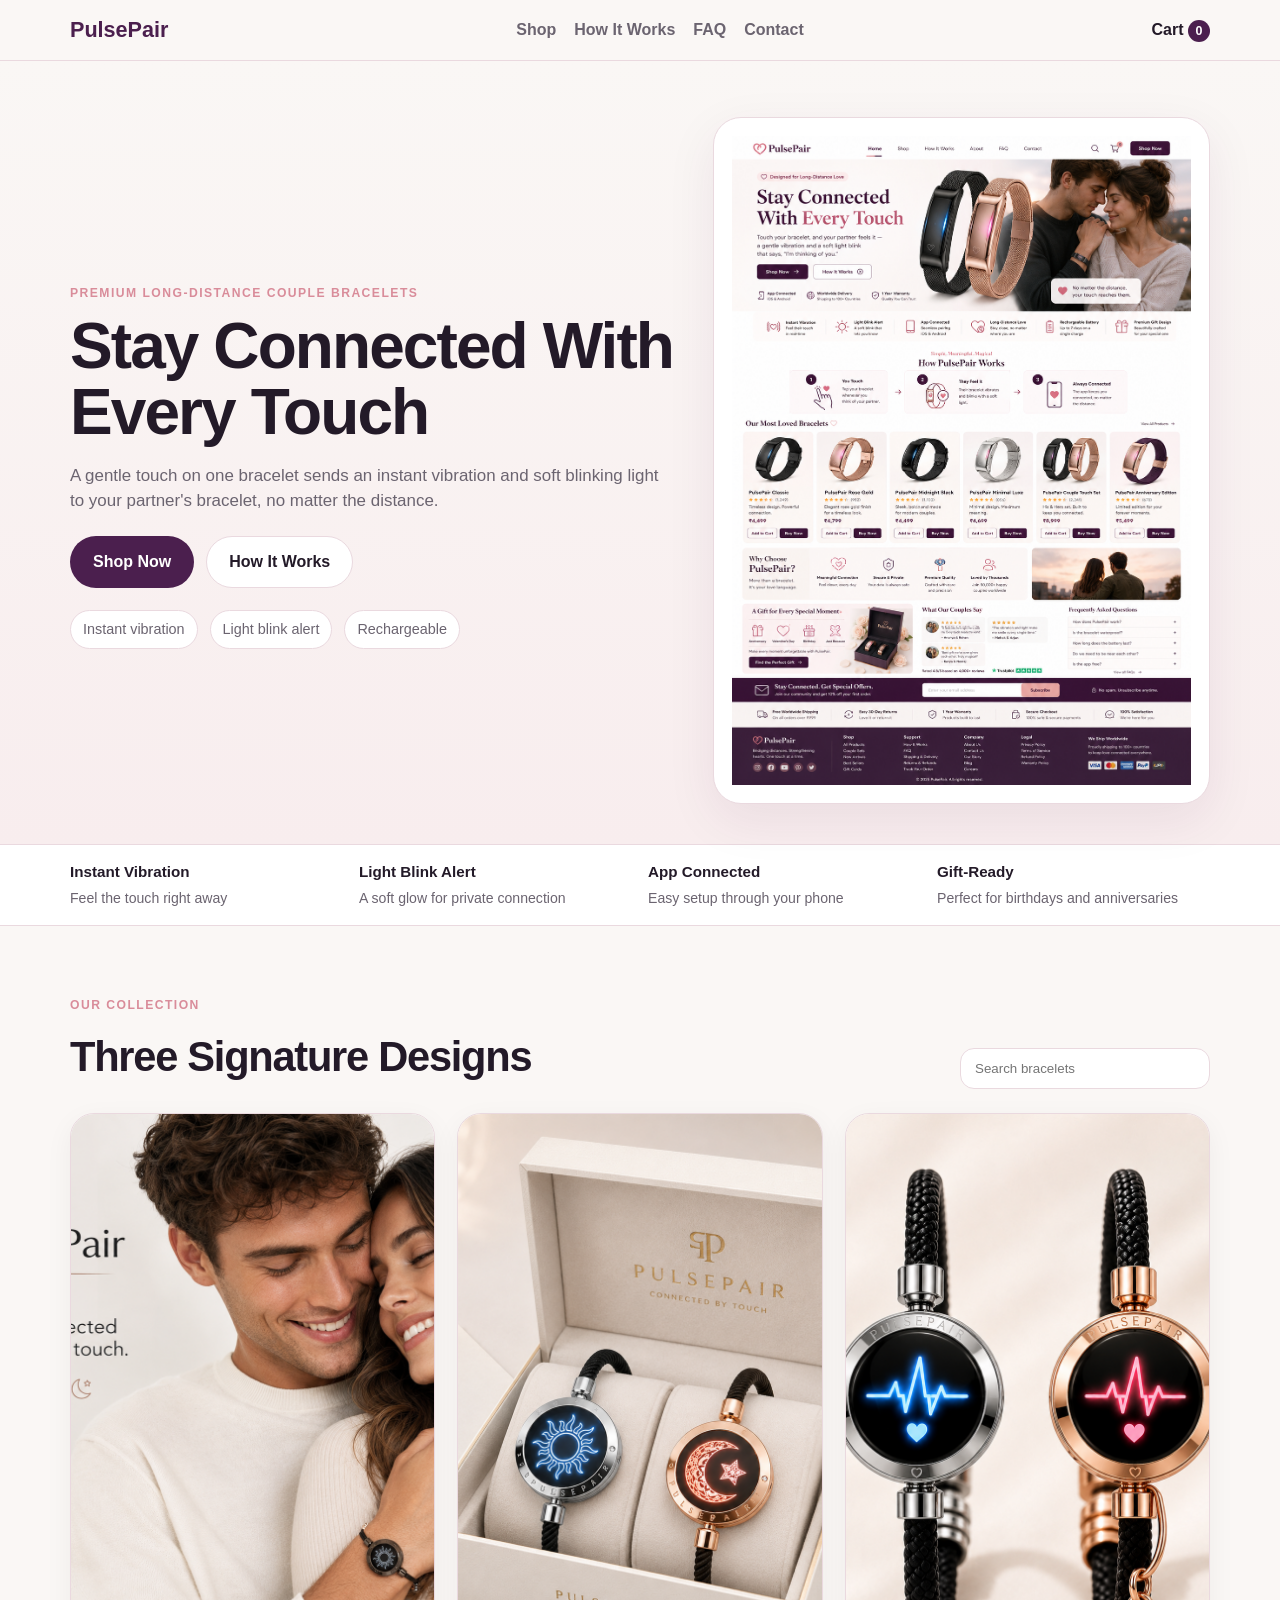
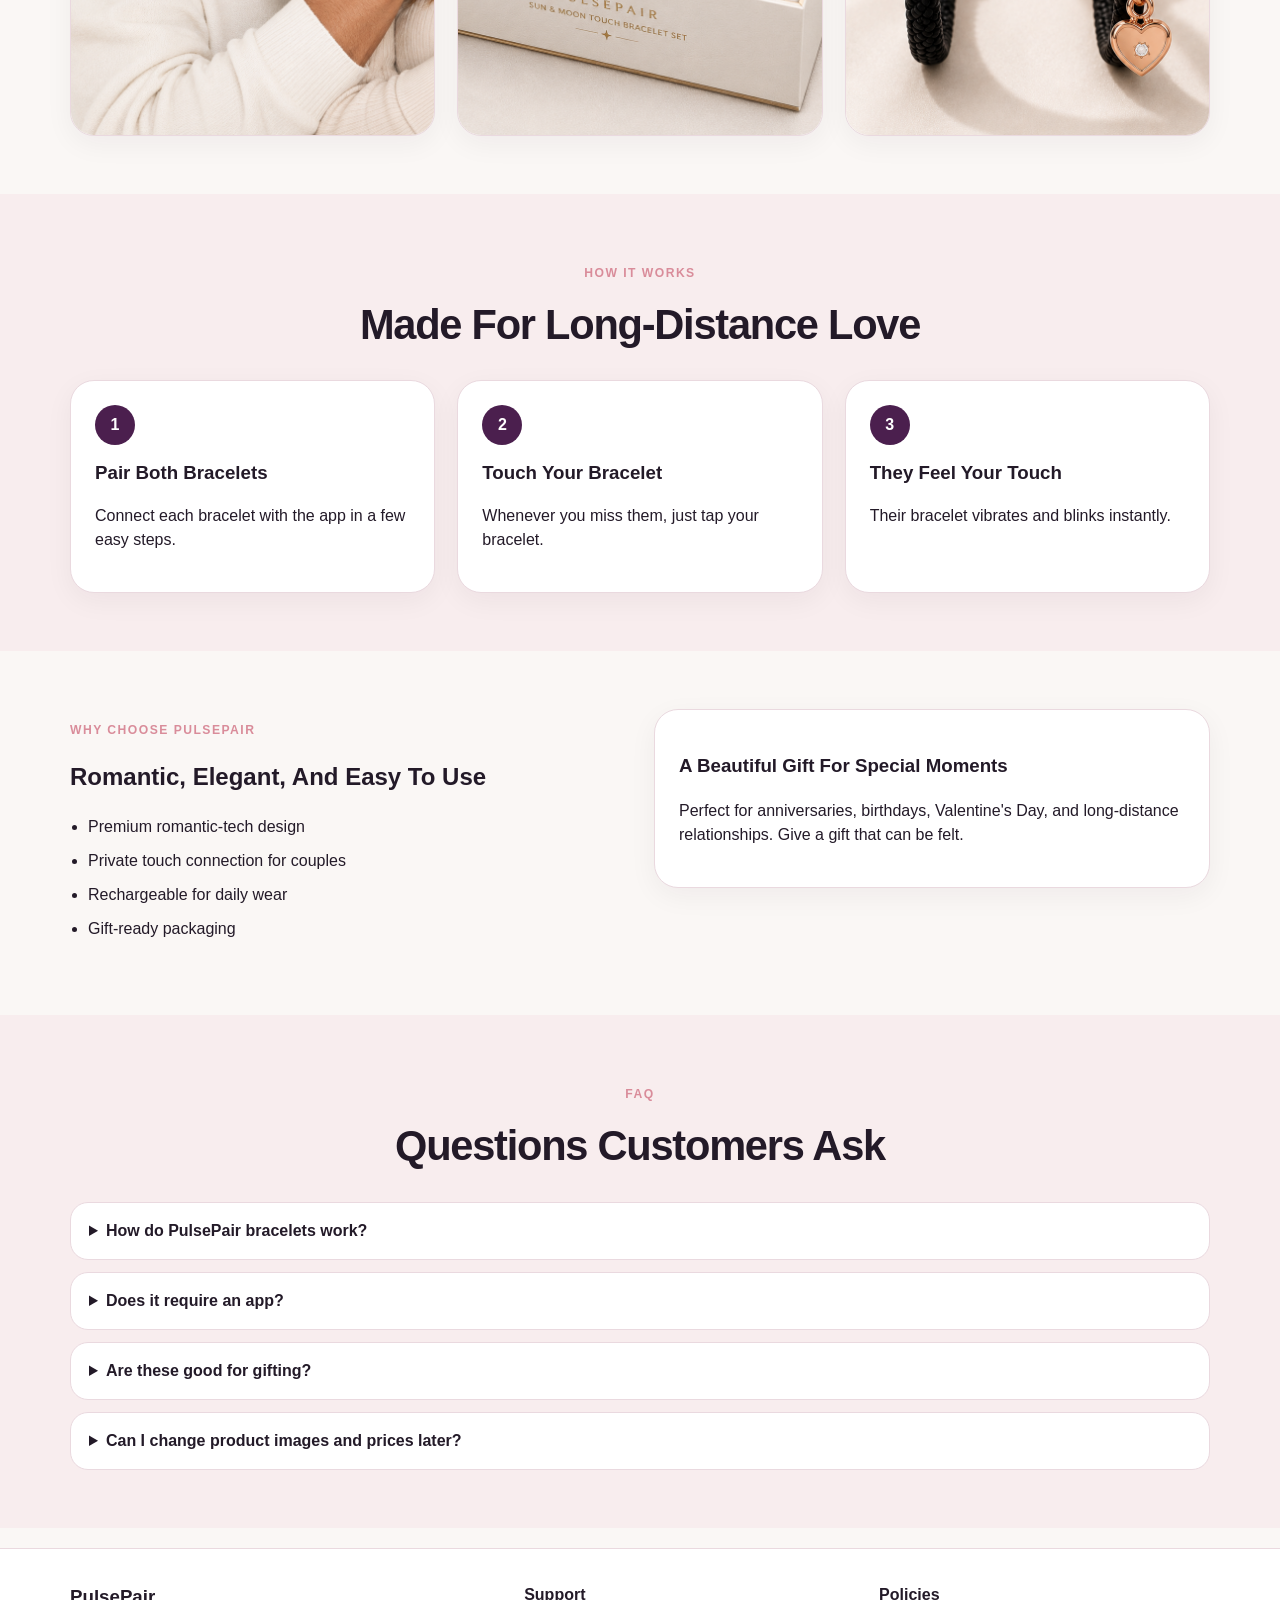
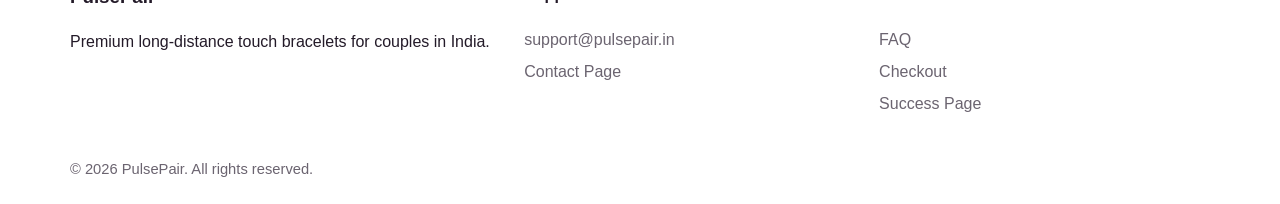
==== index.html @ eaa059bc "Add files via upload" ====
<!DOCTYPE html>
<html lang="en">
<head>
  <meta charset="UTF-8" />
  <meta name="viewport" content="width=device-width, initial-scale=1.0" />
  <title>PulsePair | Long-Distance Touch Bracelets</title>
  <meta name="description" content="Premium long-distance touch bracelets for couples. Tap one bracelet and the other vibrates and blinks with light." />
  <link rel="stylesheet" href="style.css" />
</head>
<body>
  <header class="site-header">
    <div class="container nav-wrap">
      <a href="index.html" class="logo">PulsePair</a>
      <nav class="main-nav">
        <a href="#shop">Shop</a>
        <a href="#how">How It Works</a>
        <a href="#faq">FAQ</a>
        <a href="#contact">Contact</a>
      </nav>
      <div class="nav-actions">
        <a href="cart.html" class="cart-link">Cart <span id="cartCountHeader" class="badge">0</span></a>
      </div>
    </div>
  </header>

  <main>
    <section class="hero">
      <div class="container hero-grid">
        <div>
          <p class="eyebrow">Premium Long-Distance Couple Bracelets</p>
          <h1>Stay Connected With Every Touch</h1>
          <p class="hero-copy">A gentle touch on one bracelet sends an instant vibration and soft blinking light to your partner's bracelet, no matter the distance.</p>
          <div class="hero-actions">
            <a href="#shop" class="btn btn-primary">Shop Now</a>
            <a href="#how" class="btn btn-secondary">How It Works</a>
          </div>
          <div class="hero-points">
            <span>Instant vibration</span>
            <span>Light blink alert</span>
            <span>Rechargeable</span>
          </div>
        </div>
        <div class="hero-card">
          <img src="hero-banner.png" alt="PulsePair smart bracelets" />
        </div>
      </div>
    </section>

    <section class="feature-strip">
      <div class="container feature-strip-grid">
        <div><strong>Instant Vibration</strong><span>Feel the touch right away</span></div>
        <div><strong>Light Blink Alert</strong><span>A soft glow for private connection</span></div>
        <div><strong>App Connected</strong><span>Easy setup through your phone</span></div>
        <div><strong>Gift-Ready</strong><span>Perfect for birthdays and anniversaries</span></div>
      </div>
    </section>

    <section id="shop" class="section">
      <div class="container">
        <div class="section-head shop-head">
          <div>
            <p class="eyebrow">Our Collection</p>
            <h2>Three Signature Designs</h2>
          </div>
          <div class="shop-tools">
            <input id="searchInput" type="search" placeholder="Search bracelets" />
          </div>
        </div>
        <div id="productGrid" class="product-grid"></div>
      </div>
    </section>

    <section id="how" class="section muted">
      <div class="container">
        <div class="section-head center">
          <p class="eyebrow">How It Works</p>
          <h2>Made For Long-Distance Love</h2>
        </div>
        <div class="steps-grid">
          <div class="step-card"><span>1</span><h3>Pair Both Bracelets</h3><p>Connect each bracelet with the app in a few easy steps.</p></div>
          <div class="step-card"><span>2</span><h3>Touch Your Bracelet</h3><p>Whenever you miss them, just tap your bracelet.</p></div>
          <div class="step-card"><span>3</span><h3>They Feel Your Touch</h3><p>Their bracelet vibrates and blinks instantly.</p></div>
        </div>
      </div>
    </section>

    <section class="section">
      <div class="container two-col">
        <div>
          <p class="eyebrow">Why Choose PulsePair</p>
          <h2>Romantic, Elegant, And Easy To Use</h2>
          <ul class="bullets">
            <li>Premium romantic-tech design</li>
            <li>Private touch connection for couples</li>
            <li>Rechargeable for daily wear</li>
            <li>Gift-ready packaging</li>
          </ul>
        </div>
        <div class="info-card">
          <h3>A Beautiful Gift For Special Moments</h3>
          <p>Perfect for anniversaries, birthdays, Valentine's Day, and long-distance relationships. Give a gift that can be felt.</p>
        </div>
      </div>
    </section>

    <section id="faq" class="section muted">
      <div class="container">
        <div class="section-head center">
          <p class="eyebrow">FAQ</p>
          <h2>Questions Customers Ask</h2>
        </div>
        <div class="faq-list">
          <details><summary>How do PulsePair bracelets work?</summary><p>When one partner taps the bracelet, the other bracelet sends a gentle vibration and blinking light through the connected app.</p></details>
          <details><summary>Does it require an app?</summary><p>Yes, both bracelets pair through a mobile app for the touch alerts to work.</p></details>
          <details><summary>Are these good for gifting?</summary><p>Yes. They are designed as premium couple gifts for long-distance relationships and special occasions.</p></details>
          <details><summary>Can I change product images and prices later?</summary><p>Yes. You can replace image files and update product data inside app.js.</p></details>
        </div>
      </div>
    </section>
  </main>

  <footer id="contact" class="site-footer">
    <div class="container footer-grid">
      <div>
        <h3>PulsePair</h3>
        <p>Premium long-distance touch bracelets for couples in India.</p>
      </div>
      <div>
        <h4>Support</h4>
        <a href="mailto:support@pulsepair.in">support@pulsepair.in</a>
        <a href="contact.html">Contact Page</a>
      </div>
      <div>
        <h4>Policies</h4>
        <a href="faq.html">FAQ</a>
        <a href="checkout.html">Checkout</a>
        <a href="success.html">Success Page</a>
      </div>
    </div>
    <div class="container footer-bottom">© 2026 PulsePair. All rights reserved.</div>
  </footer>

  <script src="app.js"></script>
</body>
</html>
---- style.css ----
:root{--bg:#faf7f5;--bg2:#f8edee;--card:#fff;--text:#231a28;--muted:#6b6470;--primary:#4b1f4e;--accent:#d98c9a;--border:#ead9df;--success:#1f8a4c}
*{box-sizing:border-box}body{margin:0;font-family:Inter,Arial,sans-serif;background:var(--bg);color:var(--text);line-height:1.5}img{max-width:100%;display:block}a{text-decoration:none;color:inherit}
.container{width:min(1140px,92%);margin:0 auto}.narrow{width:min(760px,92%);margin:0 auto}
.site-header{position:sticky;top:0;background:rgba(250,247,245,.92);backdrop-filter:blur(10px);border-bottom:1px solid var(--border);z-index:10}.nav-wrap{display:flex;align-items:center;justify-content:space-between;padding:14px 0;gap:20px}.logo{font-size:1.35rem;font-weight:800;color:var(--primary)}.main-nav{display:flex;gap:18px}.main-nav a{color:var(--muted);font-weight:600}.nav-actions{display:flex;align-items:center;gap:12px}.cart-link{font-weight:700}.badge{display:inline-flex;align-items:center;justify-content:center;min-width:22px;height:22px;padding:0 6px;border-radius:999px;background:var(--primary);color:#fff;font-size:.78rem}
.hero{padding:56px 0 40px;background:linear-gradient(180deg,#faf7f5 0%,#f8edee 100%)}.hero-grid{display:grid;grid-template-columns:1.1fr .9fr;gap:36px;align-items:center}.eyebrow{color:var(--accent);font-weight:800;text-transform:uppercase;letter-spacing:.12em;font-size:.76rem}.hero h1{font-size:clamp(2.2rem,5vw,4rem);line-height:1.02;margin:12px 0 18px;letter-spacing:-.03em}.hero-copy{font-size:1.06rem;color:var(--muted);max-width:640px}.hero-actions,.hero-points{display:flex;flex-wrap:wrap;gap:12px;margin-top:22px}.btn{display:inline-flex;align-items:center;justify-content:center;padding:13px 22px;border-radius:999px;font-weight:800;border:1px solid transparent}.btn-primary{background:var(--primary);color:#fff}.btn-secondary{background:#fff;border-color:var(--border);color:var(--text)}.hero-points span{padding:8px 12px;background:#fff;border:1px solid var(--border);border-radius:999px;font-size:.9rem;color:var(--muted)}.hero-card{background:#fff;border:1px solid var(--border);border-radius:28px;padding:18px;box-shadow:0 16px 50px rgba(75,31,78,.08)}
.feature-strip{padding:16px 0;background:#fff;border-top:1px solid var(--border);border-bottom:1px solid var(--border)}.feature-strip-grid{display:grid;grid-template-columns:repeat(4,1fr);gap:16px}.feature-strip-grid div{display:flex;flex-direction:column;gap:4px}.feature-strip-grid strong{font-size:.95rem}.feature-strip-grid span{font-size:.88rem;color:var(--muted)}
.section{padding:58px 0}.muted{background:var(--bg2)}.section-head{display:flex;align-items:end;justify-content:space-between;gap:20px;margin-bottom:24px}.section-head.center{text-align:center;display:block}.section-head h2,.section-head h1{margin:6px 0 0;font-size:clamp(1.8rem,4vw,2.6rem);letter-spacing:-.03em}.shop-tools input{padding:12px 14px;border-radius:14px;border:1px solid var(--border);min-width:250px;background:#fff}
.product-grid{display:grid;grid-template-columns:repeat(3,1fr);gap:22px}.product-card{background:var(--card);border:1px solid var(--border);border-radius:24px;overflow:hidden;box-shadow:0 8px 28px rgba(35,26,40,.05)}.product-card .img-wrap{aspect-ratio:1/1;background:#fff}.product-card img{width:100%;height:100%;object-fit:cover}.product-card-content{padding:18px}.product-card h3{margin:0 0 8px;font-size:1.1rem}.desc{color:var(--muted);font-size:.95rem}.price-row{display:flex;align-items:center;gap:10px;flex-wrap:wrap;margin-top:10px}.new-price{font-size:1.35rem;font-weight:800;color:var(--primary)}.old-price{color:var(--muted);text-decoration:line-through}.save{padding:5px 9px;background:#eaf8ef;color:var(--success);border-radius:999px;font-size:.82rem;font-weight:700}.product-card-actions{display:flex;gap:12px;margin-top:16px}.product-card-actions .btn{flex:1;padding:11px 14px}
.steps-grid{display:grid;grid-template-columns:repeat(3,1fr);gap:22px}.step-card,.info-card,.summary-card,.success-card{background:#fff;border:1px solid var(--border);border-radius:24px;padding:24px;box-shadow:0 8px 28px rgba(35,26,40,.05)}.step-card span{display:inline-flex;align-items:center;justify-content:center;width:40px;height:40px;border-radius:50%;background:var(--primary);color:#fff;font-weight:800}.step-card h3{margin:14px 0 8px}.two-col{display:grid;grid-template-columns:1fr 1fr;gap:28px;align-items:start}.bullets{padding-left:18px}.bullets li{margin-bottom:10px}.faq-list{display:grid;gap:12px}.faq-list details{background:#fff;border:1px solid var(--border);border-radius:18px;padding:16px 18px}.faq-list summary{cursor:pointer;font-weight:700}.site-footer{background:#fff;border-top:1px solid var(--border);margin-top:20px}.footer-grid{display:grid;grid-template-columns:1.3fr 1fr 1fr;gap:24px;padding:34px 0}.footer-grid h3,.footer-grid h4{margin-top:0}.footer-grid a{display:block;color:var(--muted);margin-bottom:8px}.footer-bottom{padding:0 0 24px;color:var(--muted);font-size:.92rem}
.product-detail-grid{display:grid;grid-template-columns:1fr 1fr;gap:34px}.product-gallery-main{background:#fff;border:1px solid var(--border);border-radius:24px;overflow:hidden;aspect-ratio:1/1}.product-gallery-main img{width:100%;height:100%;object-fit:cover}.thumb-grid{display:grid;grid-template-columns:repeat(3,1fr);gap:12px;margin-top:14px}.thumb{border:1px solid var(--border);border-radius:16px;overflow:hidden;background:#fff;cursor:pointer}.thumb img{aspect-ratio:1/1;object-fit:cover;width:100%;height:100%}.product-meta h1{margin:0 0 8px;font-size:clamp(1.9rem,4vw,3rem)}.meta-list{display:grid;gap:8px;margin:20px 0;color:var(--muted)}
.cart-row{display:grid;grid-template-columns:100px 1fr auto;gap:18px;align-items:center;background:#fff;border:1px solid var(--border);border-radius:18px;padding:14px;margin-bottom:14px}.cart-row img{border-radius:14px}.qty-box{display:flex;align-items:center;gap:10px}.qty-box button{width:32px;height:32px;border-radius:10px;border:1px solid var(--border);background:#fff}.cart-actions{display:flex;justify-content:space-between;align-items:center;gap:16px;flex-wrap:wrap;margin-top:20px}.checkout-layout{display:grid;grid-template-columns:1.1fr .9fr;gap:28px}.checkout-form{display:grid;gap:14px;background:#fff;border:1px solid var(--border);border-radius:24px;padding:24px}.checkout-form label{display:grid;gap:7px;font-weight:600}.checkout-form input,.checkout-form textarea,.checkout-form select{padding:12px 14px;border-radius:14px;border:1px solid var(--border);font:inherit;background:#fff}.checkout-form textarea{min-height:110px;resize:vertical}.tiny-note{font-size:.85rem;color:var(--muted)}.success-card{text-align:center;max-width:700px;margin:0 auto}.success-card h1{font-size:2.4rem;margin-top:0}.success-card p{color:var(--muted)}
.empty{padding:26px;background:#fff;border:1px dashed var(--border);border-radius:24px;color:var(--muted);text-align:center}
@media (max-width: 920px){.hero-grid,.product-detail-grid,.checkout-layout,.two-col{grid-template-columns:1fr}.product-grid,.steps-grid,.feature-strip-grid,.footer-grid{grid-template-columns:1fr 1fr}.main-nav{display:none}}
@media (max-width: 640px){.product-grid,.steps-grid,.feature-strip-grid,.footer-grid,.thumb-grid{grid-template-columns:1fr}.shop-tools input{min-width:unset;width:100%}.cart-row{grid-template-columns:1fr}.section{padding:42px 0}.hero{padding-top:34px}}
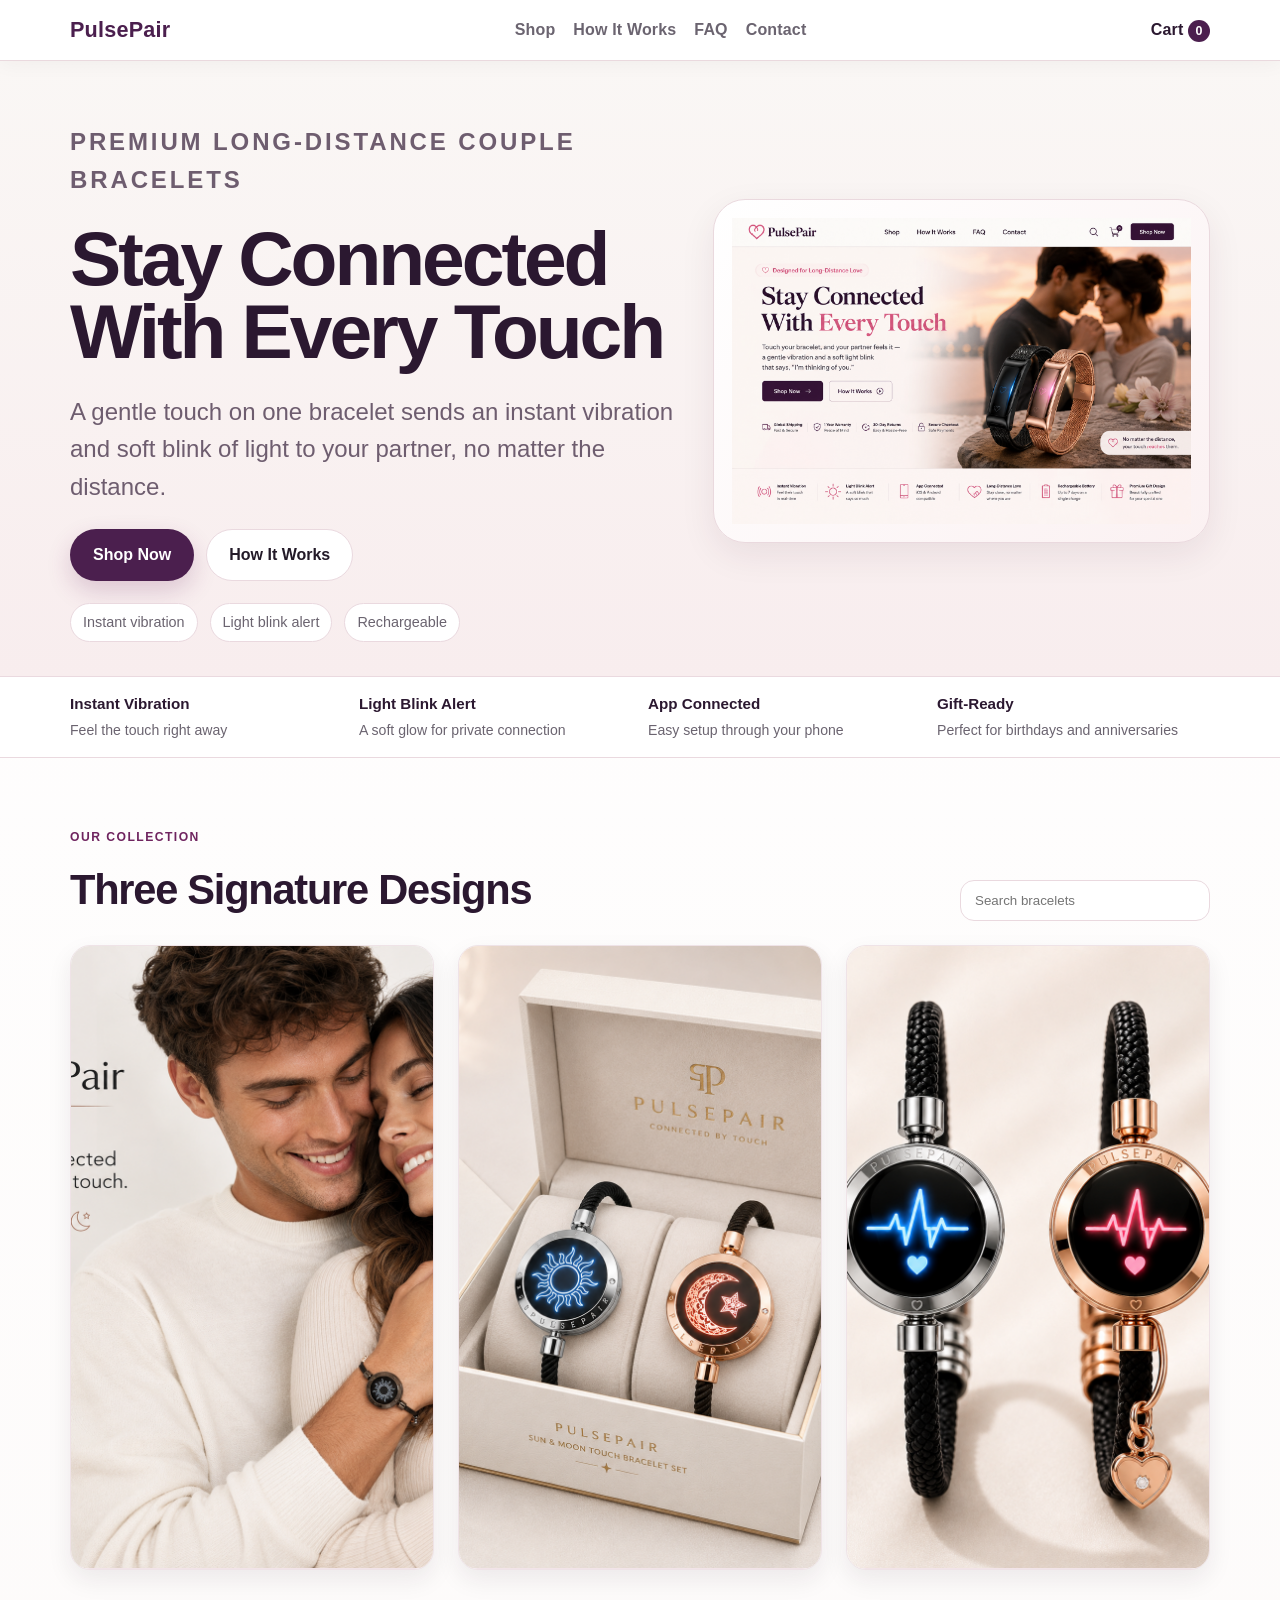
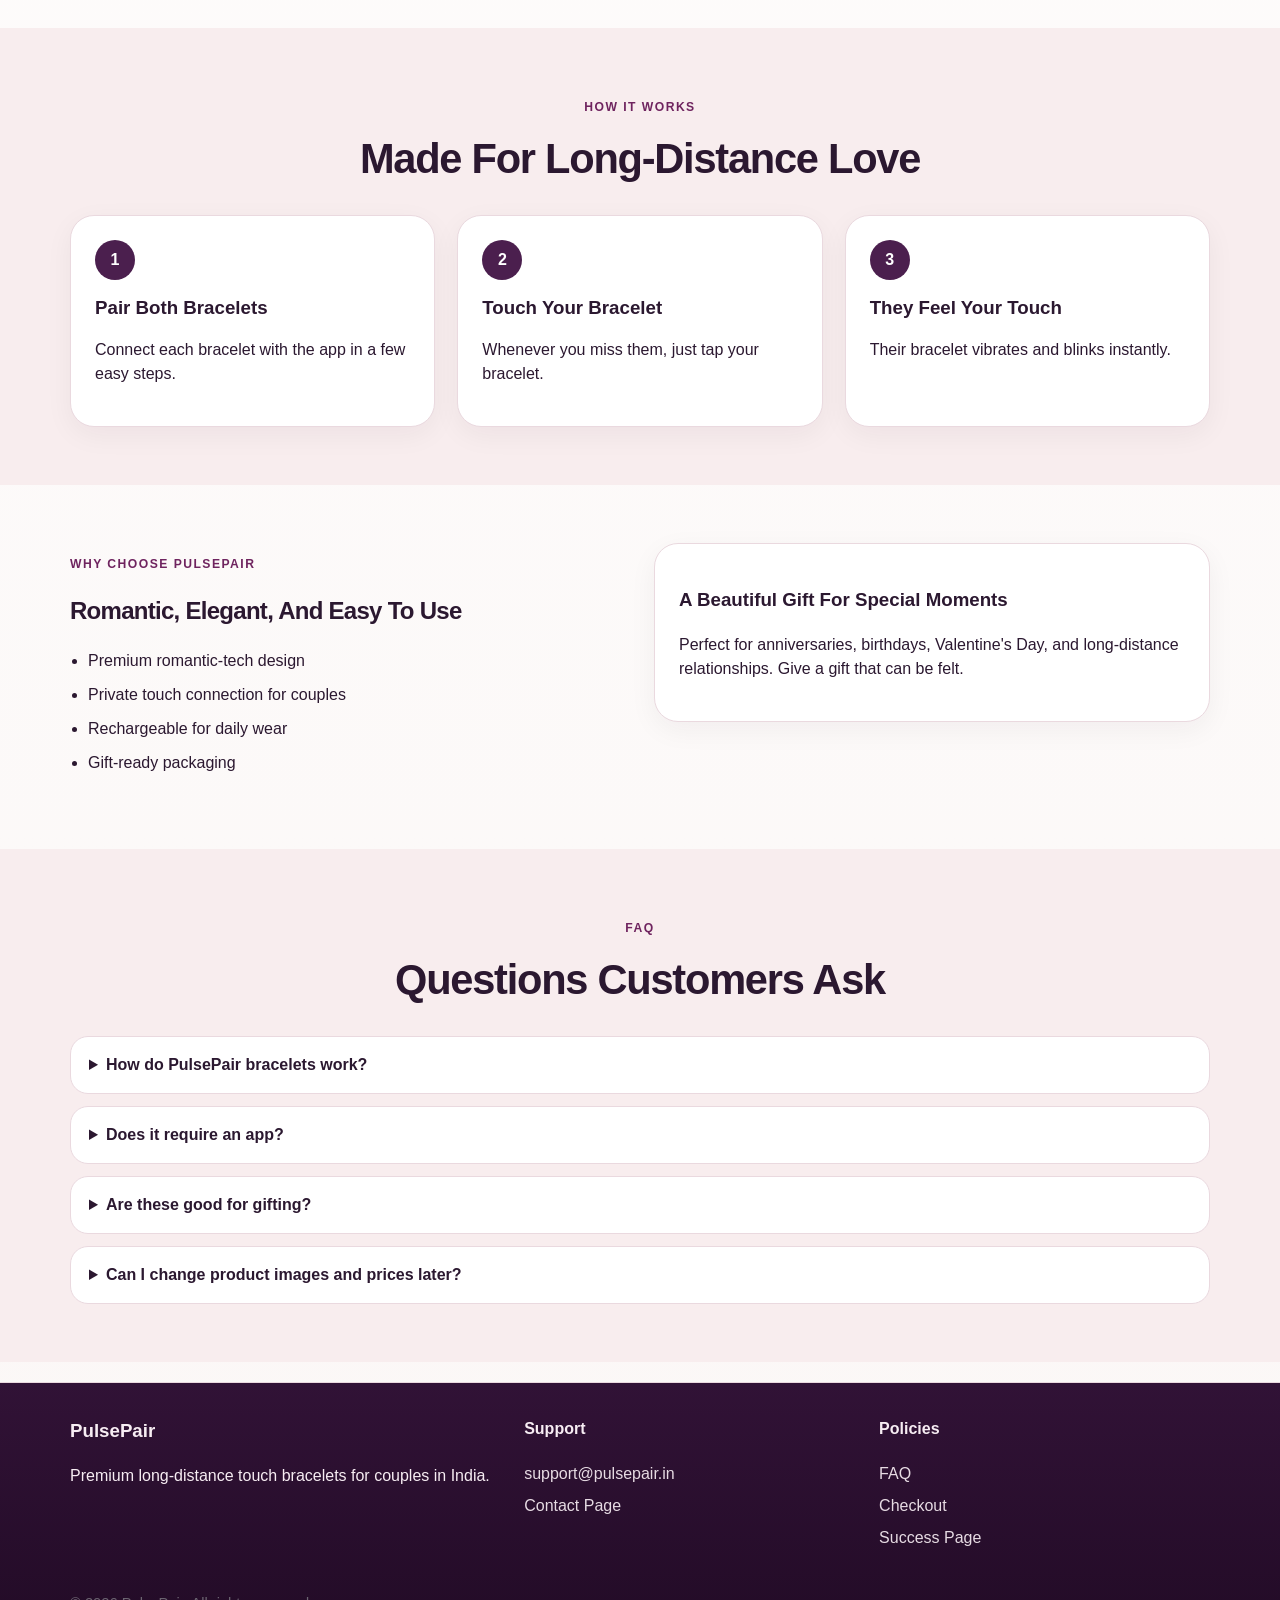
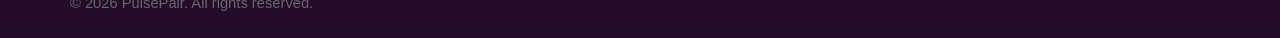
==== commit d9481ca0: "Add files via upload" ====
--- a/index.html
+++ b/index.html
@@ -29,7 +29,7 @@
         <div>
           <p class="eyebrow">Premium Long-Distance Couple Bracelets</p>
           <h1>Stay Connected With Every Touch</h1>
-          <p class="hero-copy">A gentle touch on one bracelet sends an instant vibration and soft blinking light to your partner's bracelet, no matter the distance.</p>
+          <p class="hero-copy">A gentle touch on one bracelet sends an instant vibration and soft blink of light to your partner, no matter the distance.</p>
           <div class="hero-actions">
             <a href="#shop" class="btn btn-primary">Shop Now</a>
             <a href="#how" class="btn btn-secondary">How It Works</a>
--- a/style.css
+++ b/style.css
@@ -13,3 +13,179 @@
 .empty{padding:26px;background:#fff;border:1px dashed var(--border);border-radius:24px;color:var(--muted);text-align:center}
 @media (max-width: 920px){.hero-grid,.product-detail-grid,.checkout-layout,.two-col{grid-template-columns:1fr}.product-grid,.steps-grid,.feature-strip-grid,.footer-grid{grid-template-columns:1fr 1fr}.main-nav{display:none}}
 @media (max-width: 640px){.product-grid,.steps-grid,.feature-strip-grid,.footer-grid,.thumb-grid{grid-template-columns:1fr}.shop-tools input{min-width:unset;width:100%}.cart-row{grid-template-columns:1fr}.section{padding:42px 0}.hero{padding-top:34px}}
+
+
+
+/* Premium polish update */
+:root{
+  --bg-soft:#fbf7f6;
+  --card-bg:#ffffff;
+  --text-main:#2b1830;
+  --text-muted:#6e5d6f;
+  --accent:#6f245f;
+  --accent-2:#d98aa0;
+  --line-soft:#ead9de;
+  --shadow-soft:0 12px 35px rgba(60,25,55,.08);
+  --shadow-card:0 10px 24px rgba(44,20,42,.08);
+  --radius-xl:28px;
+  --radius-lg:20px;
+}
+
+body{
+  background: linear-gradient(180deg,#fff 0%, var(--bg-soft) 100%);
+  color: var(--text-main);
+}
+
+.site-header, header{
+  backdrop-filter: blur(10px);
+  background: rgba(255,255,255,0.92) !important;
+  border-bottom: 1px solid var(--line-soft) !important;
+  box-shadow: 0 4px 18px rgba(40,18,35,.04);
+}
+
+.nav a, header a{
+  font-weight: 600 !important;
+  letter-spacing: .01em;
+}
+
+.hero, .hero-section, .homepage-hero{
+  padding-top: 38px !important;
+  padding-bottom: 34px !important;
+}
+
+.hero-card, .hero-banner, .hero-content-wrap, .hero-inner{
+  background: linear-gradient(135deg,#fff 0%, #fbf1f2 100%);
+  border: 1px solid var(--line-soft);
+  border-radius: 32px;
+  box-shadow: var(--shadow-soft);
+  overflow: hidden;
+}
+
+.hero h1, .hero-title{
+  font-size: clamp(42px, 6vw, 78px) !important;
+  line-height: .96 !important;
+  letter-spacing: -0.04em !important;
+  color: var(--text-main) !important;
+}
+
+.hero p, .hero-subtitle{
+  color: var(--text-muted) !important;
+  font-size: clamp(18px, 2vw, 24px);
+  line-height: 1.55 !important;
+}
+
+.btn, button, .button{
+  border-radius: 999px !important;
+  font-weight: 700 !important;
+  transition: all .22s ease !important;
+}
+
+.btn-primary, .primary-btn, .shop-now{
+  box-shadow: 0 10px 24px rgba(111,36,95,.2);
+}
+
+.btn:hover, button:hover, .button:hover{
+  transform: translateY(-1px);
+}
+
+.trust-badges, .feature-pills, .hero-pills{
+  gap: 12px !important;
+}
+
+.trust-badges .pill, .feature-pills .pill, .hero-pills .pill{
+  background: rgba(255,255,255,.9);
+  border: 1px solid var(--line-soft);
+  border-radius: 999px;
+  box-shadow: 0 6px 12px rgba(42,22,38,.04);
+}
+
+.section-title, h2{
+  letter-spacing: -0.03em;
+  color: var(--text-main);
+}
+
+.products-grid, .product-grid, .shop-grid{
+  gap: 24px !important;
+}
+
+.product-card, .card, .product-item{
+  background: var(--card-bg) !important;
+  border: 1px solid #efe3e7 !important;
+  border-radius: var(--radius-lg) !important;
+  box-shadow: var(--shadow-card) !important;
+  overflow: hidden;
+  transition: all .22s ease !important;
+}
+
+.product-card:hover, .card:hover, .product-item:hover{
+  transform: translateY(-4px);
+  box-shadow: 0 18px 34px rgba(55,22,48,.12) !important;
+}
+
+.product-card img, .product-item img{
+  background: linear-gradient(180deg,#fff 0%, #fbf3f4 100%);
+  border-bottom: 1px solid #f2e4e8;
+}
+
+.product-card h3, .product-item h3{
+  font-size: 1.18rem !important;
+  color: var(--text-main) !important;
+}
+
+.product-card .price, .product-item .price{
+  font-size: 1.28rem !important;
+  font-weight: 800 !important;
+  color: var(--accent) !important;
+}
+
+.product-card .old-price, .product-item .old-price{
+  color: #9b8a97 !important;
+}
+
+.product-card .save-badge, .product-item .save-badge{
+  background: #eef9f0 !important;
+  color: #1f7a34 !important;
+  border-radius: 999px;
+  padding: 6px 10px;
+  font-weight: 700;
+}
+
+.product-card .actions, .product-item .actions{
+  gap: 10px !important;
+}
+
+.product-card .actions .btn, .product-item .actions .btn{
+  min-height: 46px;
+}
+
+.info-strip, .benefits-row, .service-row{
+  background: rgba(255,255,255,.86);
+  border: 1px solid var(--line-soft);
+  border-radius: 22px;
+  box-shadow: var(--shadow-card);
+}
+
+.faq-item, .faq-card{
+  background: #fff;
+  border: 1px solid #efe1e6;
+  border-radius: 18px;
+}
+
+footer{
+  background: linear-gradient(180deg,#311236 0%, #220b26 100%) !important;
+  color: #f7edf3 !important;
+}
+
+footer a{
+  color: #f7edf3 !important;
+  opacity: .92;
+}
+
+@media (max-width: 900px){
+  .hero h1, .hero-title{
+    font-size: 42px !important;
+  }
+  .hero-card, .hero-banner, .hero-content-wrap, .hero-inner{
+    border-radius: 22px;
+  }
+}
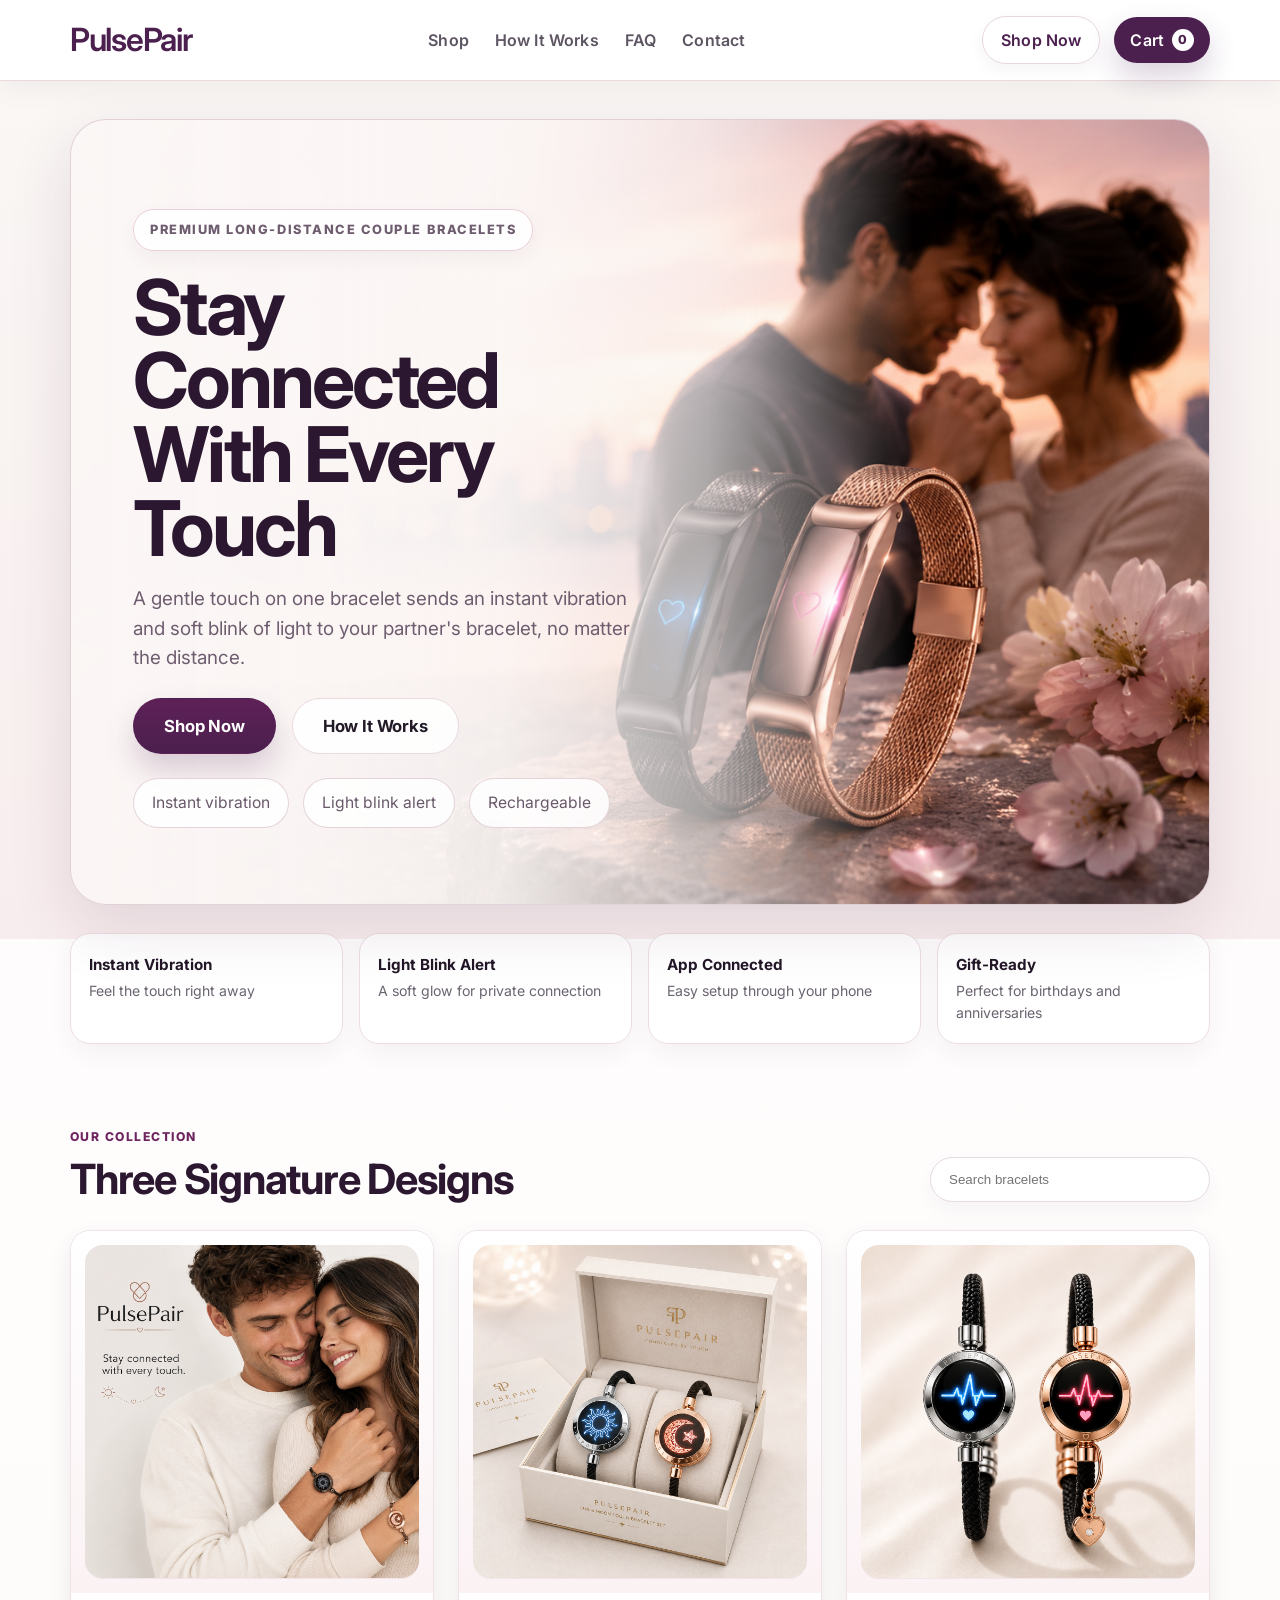
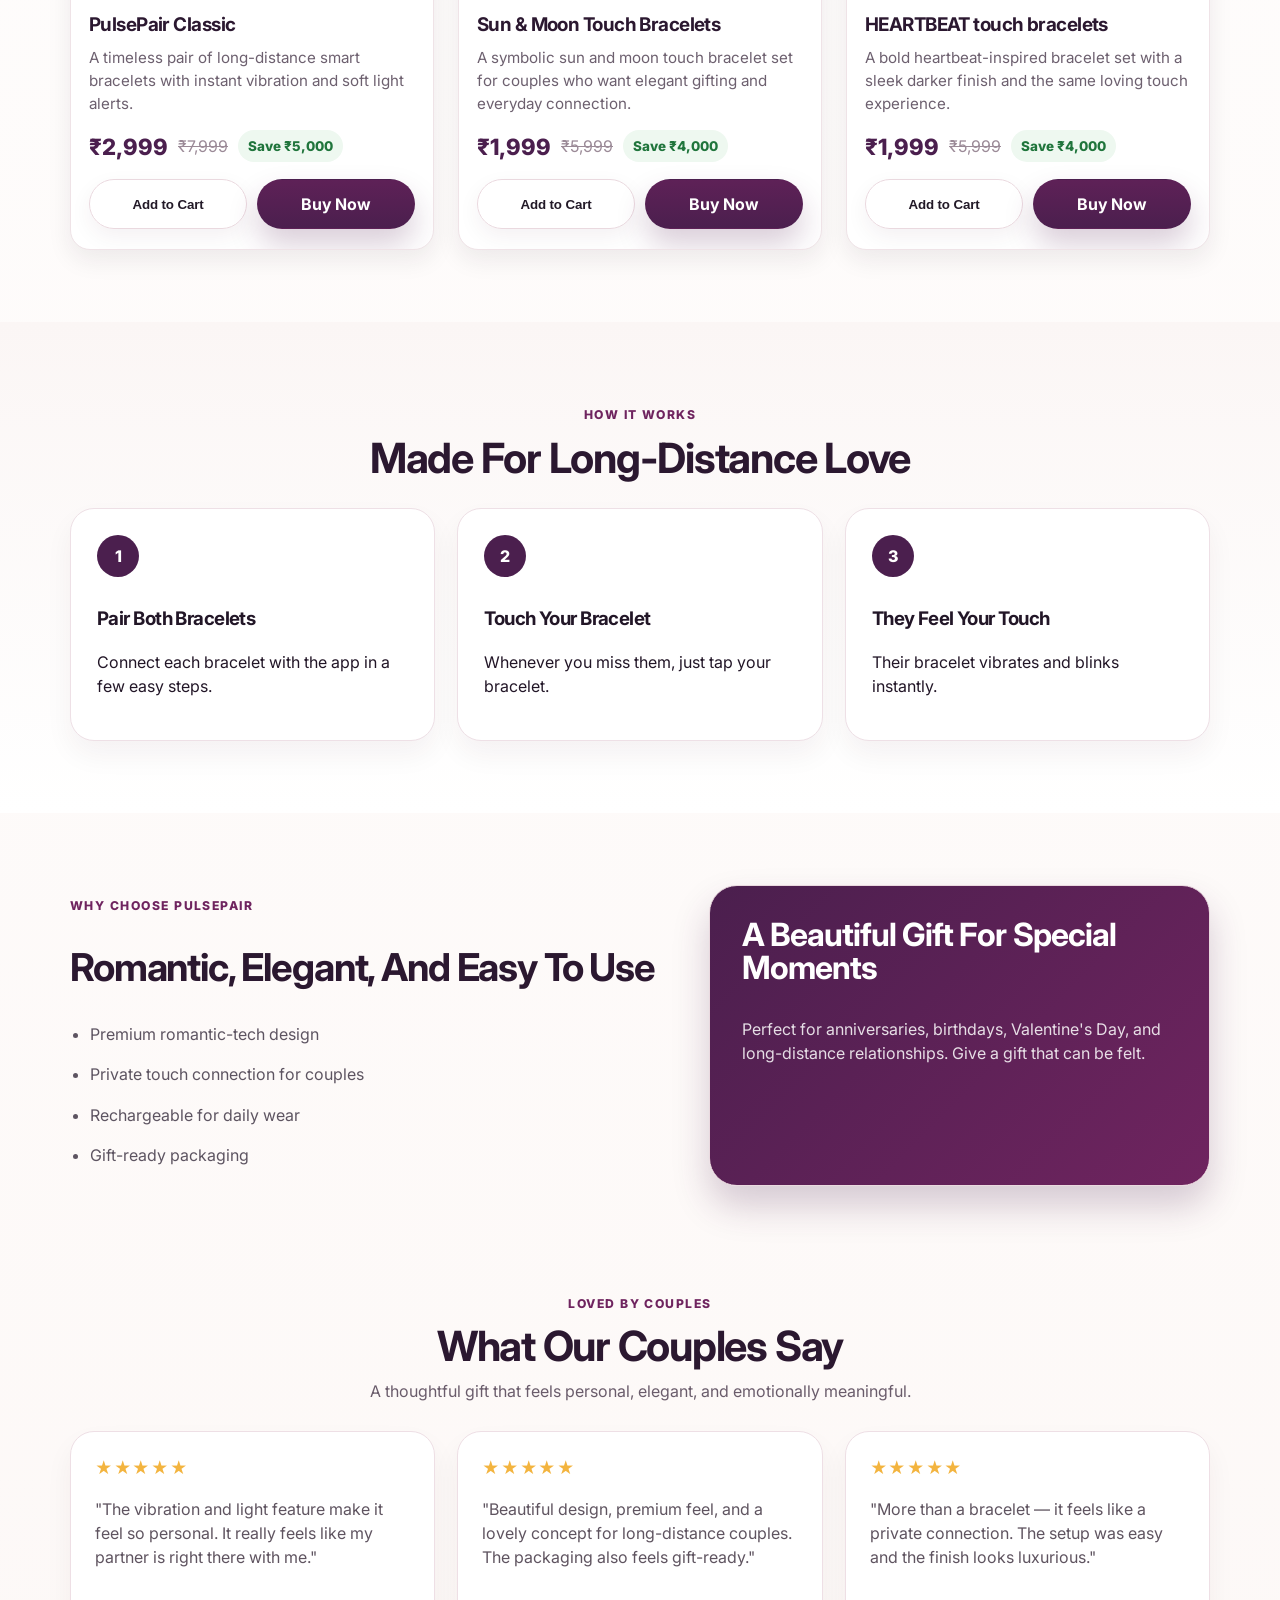
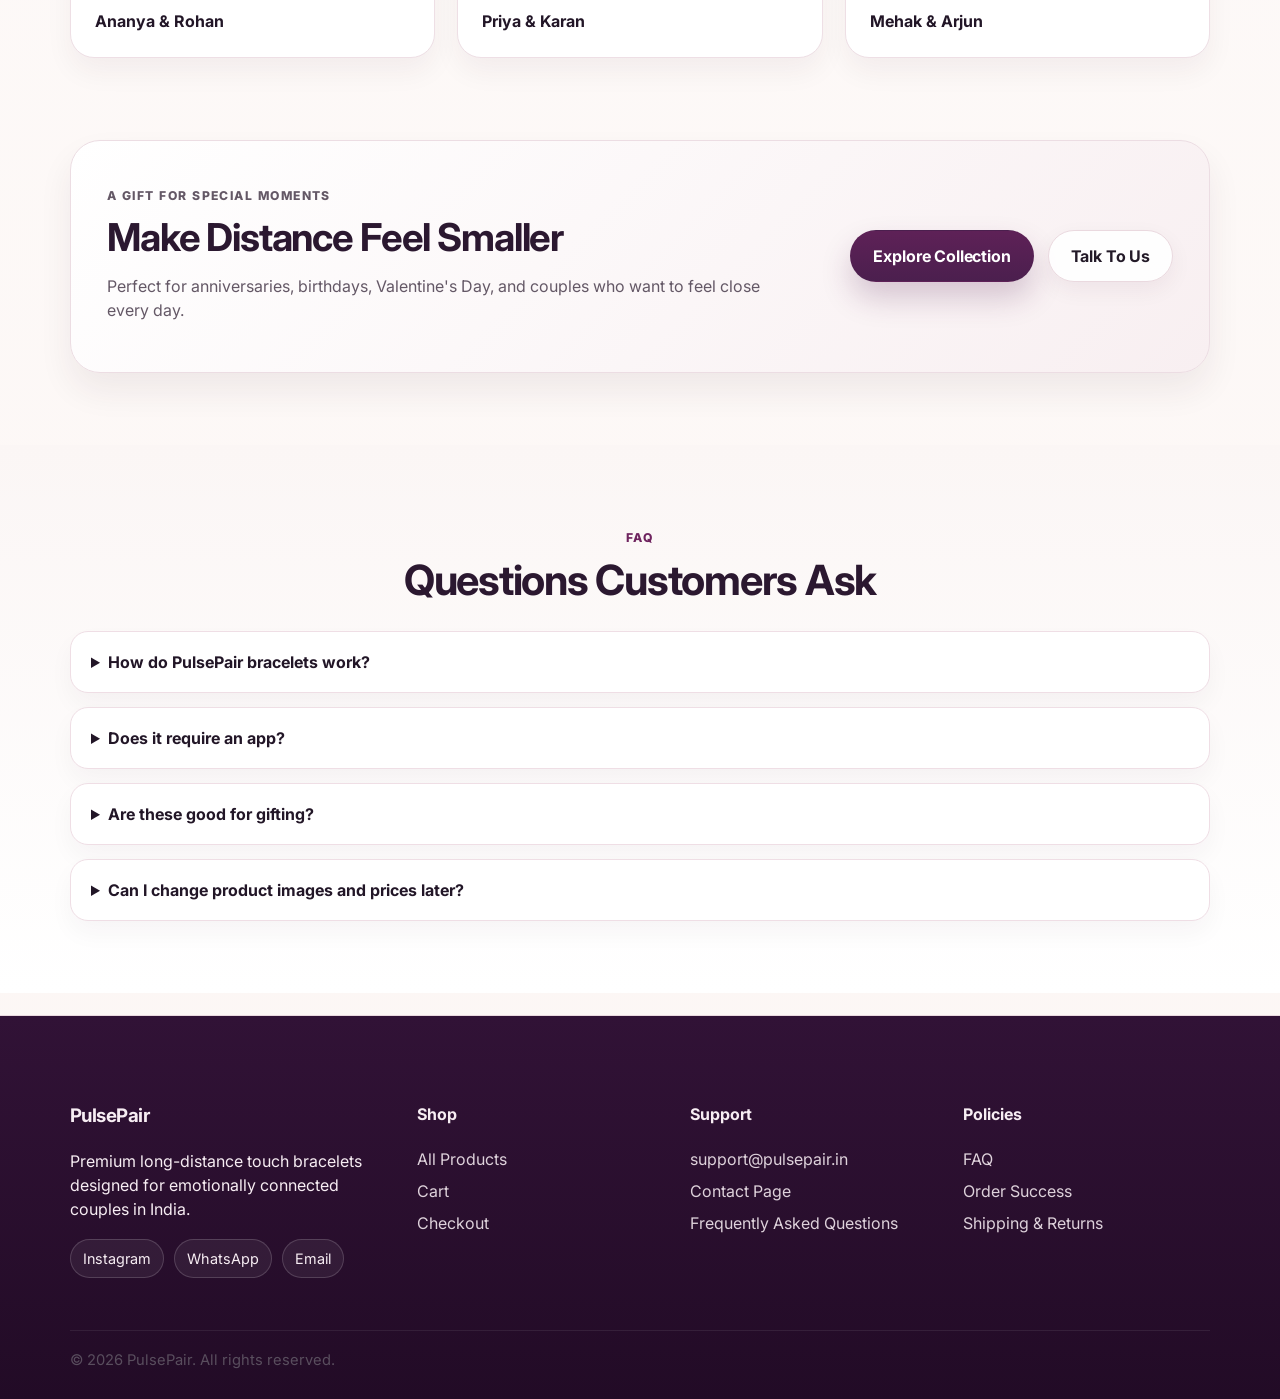
==== commit 86220545: "Add files via upload" ====
--- a/index.html
+++ b/index.html
@@ -5,6 +5,10 @@
   <meta name="viewport" content="width=device-width, initial-scale=1.0" />
   <title>PulsePair | Long-Distance Touch Bracelets</title>
   <meta name="description" content="Premium long-distance touch bracelets for couples. Tap one bracelet and the other vibrates and blinks with light." />
+  
+  <link rel="preconnect" href="https://fonts.googleapis.com">
+  <link rel="preconnect" href="https://fonts.gstatic.com" crossorigin>
+  <link href="https://fonts.googleapis.com/css2?family=Inter:wght@400;500;600;700;800&family=Playfair+Display:wght@600;700&display=swap" rel="stylesheet">
   <link rel="stylesheet" href="style.css" />
 </head>
 <body>
@@ -18,30 +22,30 @@
         <a href="#contact">Contact</a>
       </nav>
       <div class="nav-actions">
+        <a href="#shop" class="mini-cta">Shop Now</a>
         <a href="cart.html" class="cart-link">Cart <span id="cartCountHeader" class="badge">0</span></a>
       </div>
     </div>
   </header>
 
   <main>
-    <section class="hero">
-      <div class="container hero-grid">
-        <div>
-          <p class="eyebrow">Premium Long-Distance Couple Bracelets</p>
-          <h1>Stay Connected With Every Touch</h1>
-          <p class="hero-copy">A gentle touch on one bracelet sends an instant vibration and soft blink of light to your partner, no matter the distance.</p>
-          <div class="hero-actions">
-            <a href="#shop" class="btn btn-primary">Shop Now</a>
-            <a href="#how" class="btn btn-secondary">How It Works</a>
-          </div>
-          <div class="hero-points">
-            <span>Instant vibration</span>
-            <span>Light blink alert</span>
-            <span>Rechargeable</span>
-          </div>
-        </div>
-        <div class="hero-card">
-          <img src="hero-banner.png" alt="PulsePair smart bracelets" />
+    <section class="hero hero-full">
+      <div class="container">
+        <div class="hero-frame">
+          <div class="hero-copy-block">
+            <p class="eyebrow">Premium Long-Distance Couple Bracelets</p>
+            <h1>Stay Connected With Every Touch</h1>
+            <p class="hero-copy">A gentle touch on one bracelet sends an instant vibration and soft blink of light to your partner's bracelet, no matter the distance.</p>
+            <div class="hero-actions">
+              <a href="#shop" class="btn btn-primary">Shop Now</a>
+              <a href="#how" class="btn btn-secondary">How It Works</a>
+            </div>
+            <div class="hero-points">
+              <span>Instant vibration</span>
+              <span>Light blink alert</span>
+              <span>Rechargeable</span>
+            </div>
+          </div>
         </div>
       </div>
     </section>
@@ -103,6 +107,50 @@
       </div>
     </section>
 
+
+    <section class="section reviews-section">
+      <div class="container">
+        <div class="section-head center">
+          <p class="eyebrow">Loved By Couples</p>
+          <h2>What Our Couples Say</h2>
+          <p class="section-copy">A thoughtful gift that feels personal, elegant, and emotionally meaningful.</p>
+        </div>
+        <div class="reviews-grid">
+          <article class="review-card">
+            <div class="stars">★★★★★</div>
+            <p>"The vibration and light feature make it feel so personal. It really feels like my partner is right there with me."</p>
+            <strong>Ananya & Rohan</strong>
+          </article>
+          <article class="review-card">
+            <div class="stars">★★★★★</div>
+            <p>"Beautiful design, premium feel, and a lovely concept for long-distance couples. The packaging also feels gift-ready."</p>
+            <strong>Priya & Karan</strong>
+          </article>
+          <article class="review-card">
+            <div class="stars">★★★★★</div>
+            <p>"More than a bracelet — it feels like a private connection. The setup was easy and the finish looks luxurious."</p>
+            <strong>Mehak & Arjun</strong>
+          </article>
+        </div>
+      </div>
+    </section>
+
+    <section class="section cta-section">
+      <div class="container">
+        <div class="cta-banner">
+          <div>
+            <p class="eyebrow">A Gift For Special Moments</p>
+            <h2>Make Distance Feel Smaller</h2>
+            <p>Perfect for anniversaries, birthdays, Valentine's Day, and couples who want to feel close every day.</p>
+          </div>
+          <div class="cta-actions">
+            <a href="#shop" class="btn btn-primary">Explore Collection</a>
+            <a href="contact.html" class="btn btn-secondary">Talk To Us</a>
+          </div>
+        </div>
+      </div>
+    </section>
+
     <section id="faq" class="section muted">
       <div class="container">
         <div class="section-head center">
@@ -123,18 +171,26 @@
     <div class="container footer-grid">
       <div>
         <h3>PulsePair</h3>
-        <p>Premium long-distance touch bracelets for couples in India.</p>
+        <p>Premium long-distance touch bracelets designed for emotionally connected couples in India.</p>
+        <div class="footer-socials"><span>Instagram</span><span>WhatsApp</span><span>Email</span></div>
+      </div>
+      <div>
+        <h4>Shop</h4>
+        <a href="#shop">All Products</a>
+        <a href="cart.html">Cart</a>
+        <a href="checkout.html">Checkout</a>
       </div>
       <div>
         <h4>Support</h4>
         <a href="mailto:support@pulsepair.in">support@pulsepair.in</a>
         <a href="contact.html">Contact Page</a>
+        <a href="faq.html">Frequently Asked Questions</a>
       </div>
       <div>
         <h4>Policies</h4>
         <a href="faq.html">FAQ</a>
-        <a href="checkout.html">Checkout</a>
-        <a href="success.html">Success Page</a>
+        <a href="success.html">Order Success</a>
+        <a href="contact.html">Shipping & Returns</a>
       </div>
     </div>
     <div class="container footer-bottom">© 2026 PulsePair. All rights reserved.</div>
--- a/style.css
+++ b/style.css
@@ -189,3 +189,112 @@
     border-radius: 22px;
   }
 }
+
+
+/* Full image hero overlay update */
+.hero-full{padding:30px 0 28px;background:linear-gradient(180deg,#faf7f5 0%,#f8edee 100%);}
+.hero-full .hero-frame{position:relative;min-height:620px;border-radius:34px;overflow:hidden;border:1px solid var(--border);box-shadow:0 18px 54px rgba(75,31,78,.10);background-image:linear-gradient(90deg,rgba(250,247,245,.98) 0%,rgba(250,247,245,.96) 24%,rgba(250,247,245,.88) 40%,rgba(250,247,245,.40) 58%,rgba(250,247,245,0) 72%), url('hero-banner.png');background-size:cover;background-position:center right;}
+.hero-full .hero-copy-block{position:relative;z-index:2;max-width:650px;padding:72px 58px 64px;}
+.hero-full .eyebrow{display:inline-block;margin-bottom:10px;padding:10px 16px;border-radius:999px;background:rgba(255,255,255,.72);border:1px solid rgba(210,170,182,.55);box-shadow:0 8px 20px rgba(75,31,78,.05);}
+.hero-full h1{max-width:620px;margin:10px 0 18px;font-size:clamp(3.5rem,6.2vw,5.4rem);line-height:.95;letter-spacing:-.05em;color:#2c1530;}
+.hero-full .hero-copy{max-width:610px;font-size:1.22rem;line-height:1.65;color:#5f4f60;}
+.hero-full .hero-actions{display:flex;flex-wrap:wrap;gap:16px;margin-top:26px;}
+.hero-full .btn{min-height:56px;padding:0 30px;font-size:1.04rem;box-shadow:none;}
+.hero-full .btn-primary{box-shadow:0 16px 30px rgba(86,31,84,.20);}
+.hero-full .hero-points{display:flex;flex-wrap:wrap;gap:14px;margin-top:24px;}
+.hero-full .hero-points span{padding:12px 18px;background:rgba(255,255,255,.86);border:1px solid rgba(225,207,214,.9);border-radius:999px;backdrop-filter:blur(8px);font-size:.98rem;color:#69596a;}
+.hero-full .hero-grid,.hero-full .hero-card{display:none!important;}
+@media (max-width: 1100px){.hero-full .hero-frame{min-height:560px;background-image:linear-gradient(90deg,rgba(250,247,245,.98) 0%,rgba(250,247,245,.96) 30%,rgba(250,247,245,.85) 46%,rgba(250,247,245,.30) 64%,rgba(250,247,245,0) 78%), url('hero-banner.png');}.hero-full .hero-copy-block{max-width:560px;padding:56px 42px 50px;}.hero-full h1{font-size:clamp(3rem,6vw,4.6rem);}}
+@media (max-width: 800px){.hero-full .hero-frame{min-height:640px;background-position:72% center;background-image:linear-gradient(180deg,rgba(250,247,245,.82) 0%,rgba(250,247,245,.60) 42%,rgba(250,247,245,.44) 58%,rgba(250,247,245,.45) 100%), url('hero-banner.png');}.hero-full .hero-copy-block{max-width:none;padding:38px 24px 30px;display:flex;flex-direction:column;justify-content:flex-end;min-height:640px;}.hero-full h1{font-size:clamp(2.6rem,10vw,3.7rem);line-height:.98;}.hero-full .hero-copy{font-size:1.05rem;line-height:1.55;}.hero-full .hero-points span{font-size:.9rem;padding:10px 14px;}}
+
+
+/* ===== Luxury final update ===== */
+body{font-family:"Inter",Arial,sans-serif;background:linear-gradient(180deg,#fff 0%,#fcf6f4 100%);color:#221627;}
+h1,h2,h3,.section-head h2{letter-spacing:-.03em;}
+h2{font-size:clamp(2rem,3vw,3rem);line-height:1.05;}
+.site-header{background:rgba(255,255,255,.88);border-bottom:1px solid rgba(221,203,210,.72);box-shadow:0 8px 26px rgba(45,17,36,.05);}
+.nav-wrap{padding:16px 0;}
+.logo{font-size:2rem;font-weight:800;letter-spacing:-.04em;}
+.main-nav a{position:relative;padding:8px 4px;color:#5e5563;}
+.main-nav a:hover{color:#31183b;}
+.main-nav a::after{content:"";position:absolute;left:0;right:0;bottom:-6px;height:2px;background:#6f245f;transform:scaleX(0);transform-origin:center;transition:.25s ease;}
+.main-nav a:hover::after{transform:scaleX(1);}
+.nav-actions{gap:14px;}
+.mini-cta{display:inline-flex;align-items:center;justify-content:center;padding:11px 18px;border-radius:999px;background:#fff;border:1px solid #e7d7de;color:#4b1f4e;font-weight:700;box-shadow:0 6px 16px rgba(75,31,78,.05);}
+.cart-link{display:inline-flex;align-items:center;gap:8px;padding:11px 16px;border-radius:999px;background:#4b1f4e;color:#fff;box-shadow:0 14px 30px rgba(75,31,78,.2);}
+.badge{background:#fff;color:#4b1f4e;font-weight:800;}
+.hero-full{padding:24px 0 34px;}
+.hero-full .hero-frame{min-height:650px;border-radius:36px;box-shadow:0 22px 64px rgba(63,24,57,.12);border:1px solid rgba(225,208,215,.95);background-image:linear-gradient(90deg,rgba(251,247,246,.98) 0%,rgba(251,247,246,.97) 22%,rgba(251,247,246,.92) 38%,rgba(251,247,246,.65) 56%,rgba(251,247,246,0) 74%),url('hero-banner.png');}
+.hero-full .hero-copy-block{max-width:640px;padding:76px 62px;}
+.hero-full .eyebrow{font-size:.8rem;color:#d06d8d;background:rgba(255,255,255,.86);border-color:rgba(225,187,199,.65);}
+.hero-full h1{font-size:clamp(3.4rem,6vw,5.6rem);line-height:.93;margin-bottom:16px;}
+.hero-full .hero-copy{font-size:1.18rem;max-width:580px;}
+.btn{font-weight:800;letter-spacing:-.01em;transition:.22s ease;}
+.btn-primary{background:linear-gradient(180deg,#5e2157 0%,#4b1f4e 100%);color:#fff;box-shadow:0 16px 30px rgba(86,31,84,.22);}
+.btn-primary:hover{transform:translateY(-2px);box-shadow:0 20px 36px rgba(86,31,84,.28);}
+.btn-secondary{background:rgba(255,255,255,.9);border:1px solid #ead9df;box-shadow:0 8px 22px rgba(60,25,55,.06);}
+.feature-strip{padding:0;background:transparent;border:0;margin-top:-6px;}
+.feature-strip-grid{grid-template-columns:repeat(4,1fr);gap:16px;}
+.feature-strip-grid div{padding:20px 18px;background:rgba(255,255,255,.92);border:1px solid #eddde2;border-radius:20px;box-shadow:0 10px 24px rgba(59,22,50,.05);}
+.section{padding:72px 0;}
+.section-head{margin-bottom:28px;}
+.section-head.center{text-align:center;max-width:780px;margin-left:auto;margin-right:auto;}
+.section-copy{margin:10px auto 0;color:#6a5c6b;max-width:640px;}
+.shop-head{align-items:end;}
+#searchInput{min-width:280px;padding:14px 18px;border-radius:999px;border:1px solid #e8dbe0;background:#fff;box-shadow:0 10px 22px rgba(55,23,48,.04);}
+.product-grid{display:grid;grid-template-columns:repeat(3,1fr);gap:26px;}
+.product-card{display:flex;flex-direction:column;background:#fff;border:1px solid #efe2e6;border-radius:24px;overflow:hidden;box-shadow:0 14px 32px rgba(55,22,48,.08);transition:.22s ease;}
+.product-card:hover{transform:translateY(-6px);box-shadow:0 24px 42px rgba(55,22,48,.12);}
+.product-card .img-wrap{background:linear-gradient(180deg,#fff 0%,#fbf2f4 100%);padding:14px;}
+.product-card .img-wrap img{border-radius:18px;aspect-ratio:1/1;object-fit:cover;width:100%;}
+.product-card-content{padding:18px 18px 20px;}
+.product-card h3{margin:0 0 8px;font-size:1.2rem;}
+.product-card .desc{margin:0 0 14px;color:#6d606f;min-height:68px;}
+.price-row{display:flex;align-items:center;gap:10px;flex-wrap:wrap;margin-bottom:16px;}
+.new-price{font-size:1.4rem;font-weight:800;color:#4b1f4e;}
+.old-price{text-decoration:line-through;color:#a1929e;}
+.save{display:inline-flex;align-items:center;padding:6px 10px;border-radius:999px;background:#eef8f0;color:#20753c;font-size:.84rem;font-weight:800;}
+.product-card-actions{display:flex;gap:10px;}
+.product-card-actions .btn{flex:1;padding:12px 16px;}
+.muted{background:linear-gradient(180deg,#fbf6f5 0%,#fff 100%);}
+.steps-grid{display:grid;grid-template-columns:repeat(3,1fr);gap:22px;}
+.step-card{background:#fff;border:1px solid #eee0e6;border-radius:24px;padding:26px;box-shadow:0 14px 28px rgba(55,22,48,.05);}
+.step-card span{display:inline-flex;width:42px;height:42px;align-items:center;justify-content:center;border-radius:50%;background:#4b1f4e;color:#fff;font-weight:800;margin-bottom:14px;}
+.two-col{display:grid;grid-template-columns:1.1fr .9fr;gap:26px;align-items:stretch;}
+.info-card{background:linear-gradient(135deg,#4b1f4e 0%,#6f245f 100%);color:#fff;border-radius:28px;padding:32px;box-shadow:0 20px 36px rgba(75,31,78,.22);}
+.info-card h3{margin-top:0;font-size:2rem;line-height:1.05;}
+.info-card p{color:rgba(255,255,255,.85);}
+.bullets{padding-left:20px;color:#5d5461;line-height:1.9;}
+.reviews-section{padding-top:24px;}
+.reviews-grid{display:grid;grid-template-columns:repeat(3,1fr);gap:22px;}
+.review-card{background:#fff;border:1px solid #eedfe5;border-radius:24px;padding:24px;box-shadow:0 14px 28px rgba(55,22,48,.05);}
+.review-card p{color:#5f5460;min-height:96px;}
+.stars{color:#f3b43f;font-size:1.05rem;letter-spacing:.1em;margin-bottom:12px;}
+.cta-section{padding-top:10px;}
+.cta-banner{display:flex;align-items:center;justify-content:space-between;gap:22px;padding:34px 36px;border-radius:30px;background:linear-gradient(135deg,#fff 0%,#f8eff1 100%);border:1px solid #ecdde3;box-shadow:0 18px 34px rgba(55,22,48,.07);}
+.cta-banner h2{margin:4px 0 10px;}
+.cta-banner p{max-width:680px;color:#645866;}
+.cta-actions{display:flex;gap:14px;flex-wrap:wrap;}
+.faq-list details{background:#fff;border:1px solid #efdee5;border-radius:18px;padding:18px 20px;box-shadow:0 12px 24px rgba(55,22,48,.04);}
+.faq-list{display:grid;gap:14px;}
+.faq-list summary{cursor:pointer;font-weight:700;}
+.site-footer{background:linear-gradient(180deg,#2b1131 0%,#1f0c24 100%);color:#f7eef3;padding-top:52px;margin-top:22px;}
+.footer-grid{display:grid;grid-template-columns:1.3fr 1fr 1fr 1fr;gap:26px;}
+.site-footer h3,.site-footer h4{margin-top:0;}
+.site-footer a{display:block;color:#f7eef3;opacity:.88;margin:8px 0;}
+.footer-socials{display:flex;gap:10px;flex-wrap:wrap;margin-top:18px;}
+.footer-socials span{display:inline-flex;padding:8px 12px;border:1px solid rgba(255,255,255,.16);border-radius:999px;background:rgba(255,255,255,.06);font-size:.9rem;}
+.footer-bottom{padding:18px 0 28px;margin-top:18px;border-top:1px solid rgba(255,255,255,.1);opacity:.75;}
+.product-detail-grid{display:grid;grid-template-columns:1fr 1fr;gap:36px;align-items:start;}
+.product-gallery .main-image{background:#fff;border:1px solid #efdee5;border-radius:24px;padding:18px;box-shadow:0 14px 28px rgba(55,22,48,.06);}
+.product-gallery .main-image img{width:100%;aspect-ratio:1/1;object-fit:cover;border-radius:18px;}
+.thumb-grid{display:grid;grid-template-columns:repeat(3,1fr);gap:12px;margin-top:14px;}
+.thumb-grid button{padding:0;border:0;background:transparent;cursor:pointer;}
+.thumb-grid img{border-radius:14px;border:1px solid #eddfe4;background:#fff;padding:6px;aspect-ratio:1/1;object-fit:cover;}
+.summary-card,.success-card,.contact-card{background:#fff;border:1px solid #efdee5;border-radius:24px;box-shadow:0 16px 28px rgba(55,22,48,.06);padding:24px;}
+.checkout-form label,.contact-form label{display:block;font-weight:700;color:#332437;margin-bottom:14px;}
+.checkout-form input,.checkout-form textarea,.checkout-form select,.contact-form input,.contact-form textarea{width:100%;margin-top:8px;padding:14px 16px;border-radius:14px;border:1px solid #e7dce1;background:#fff;font:inherit;}
+.checkout-form textarea,.contact-form textarea{min-height:120px;resize:vertical;}
+.checkout-layout{display:grid;grid-template-columns:1.1fr .9fr;gap:28px;}
+@media (max-width: 1024px){.product-grid,.reviews-grid,.feature-strip-grid,.steps-grid{grid-template-columns:repeat(2,1fr)}.footer-grid,.checkout-layout,.product-detail-grid,.two-col{grid-template-columns:1fr 1fr}.hero-full .hero-frame{min-height:600px;}.hero-full .hero-copy-block{padding:56px 40px;max-width:520px;}.hero-full h1{font-size:clamp(3rem,8vw,4.6rem);}}
+@media (max-width: 820px){.main-nav{display:none}.nav-actions .mini-cta{display:none}.hero-full .hero-frame{min-height:680px;background-position:74% center;background-image:linear-gradient(180deg,rgba(251,247,246,.92) 0%,rgba(251,247,246,.60) 40%,rgba(251,247,246,.48) 100%),url('hero-banner.png');}.hero-full .hero-copy-block{max-width:none;padding:36px 24px 28px;display:flex;min-height:680px;flex-direction:column;justify-content:flex-end}.hero-full h1{font-size:clamp(2.6rem,12vw,4rem)}.feature-strip-grid,.product-grid,.steps-grid,.reviews-grid,.footer-grid,.checkout-layout,.product-detail-grid,.two-col{grid-template-columns:1fr}.cta-banner{flex-direction:column;align-items:flex-start;padding:28px}.section{padding:56px 0;}#searchInput{width:100%;min-width:0}.shop-head{display:block;}.shop-tools{margin-top:16px;}.product-card .desc{min-height:unset;}}
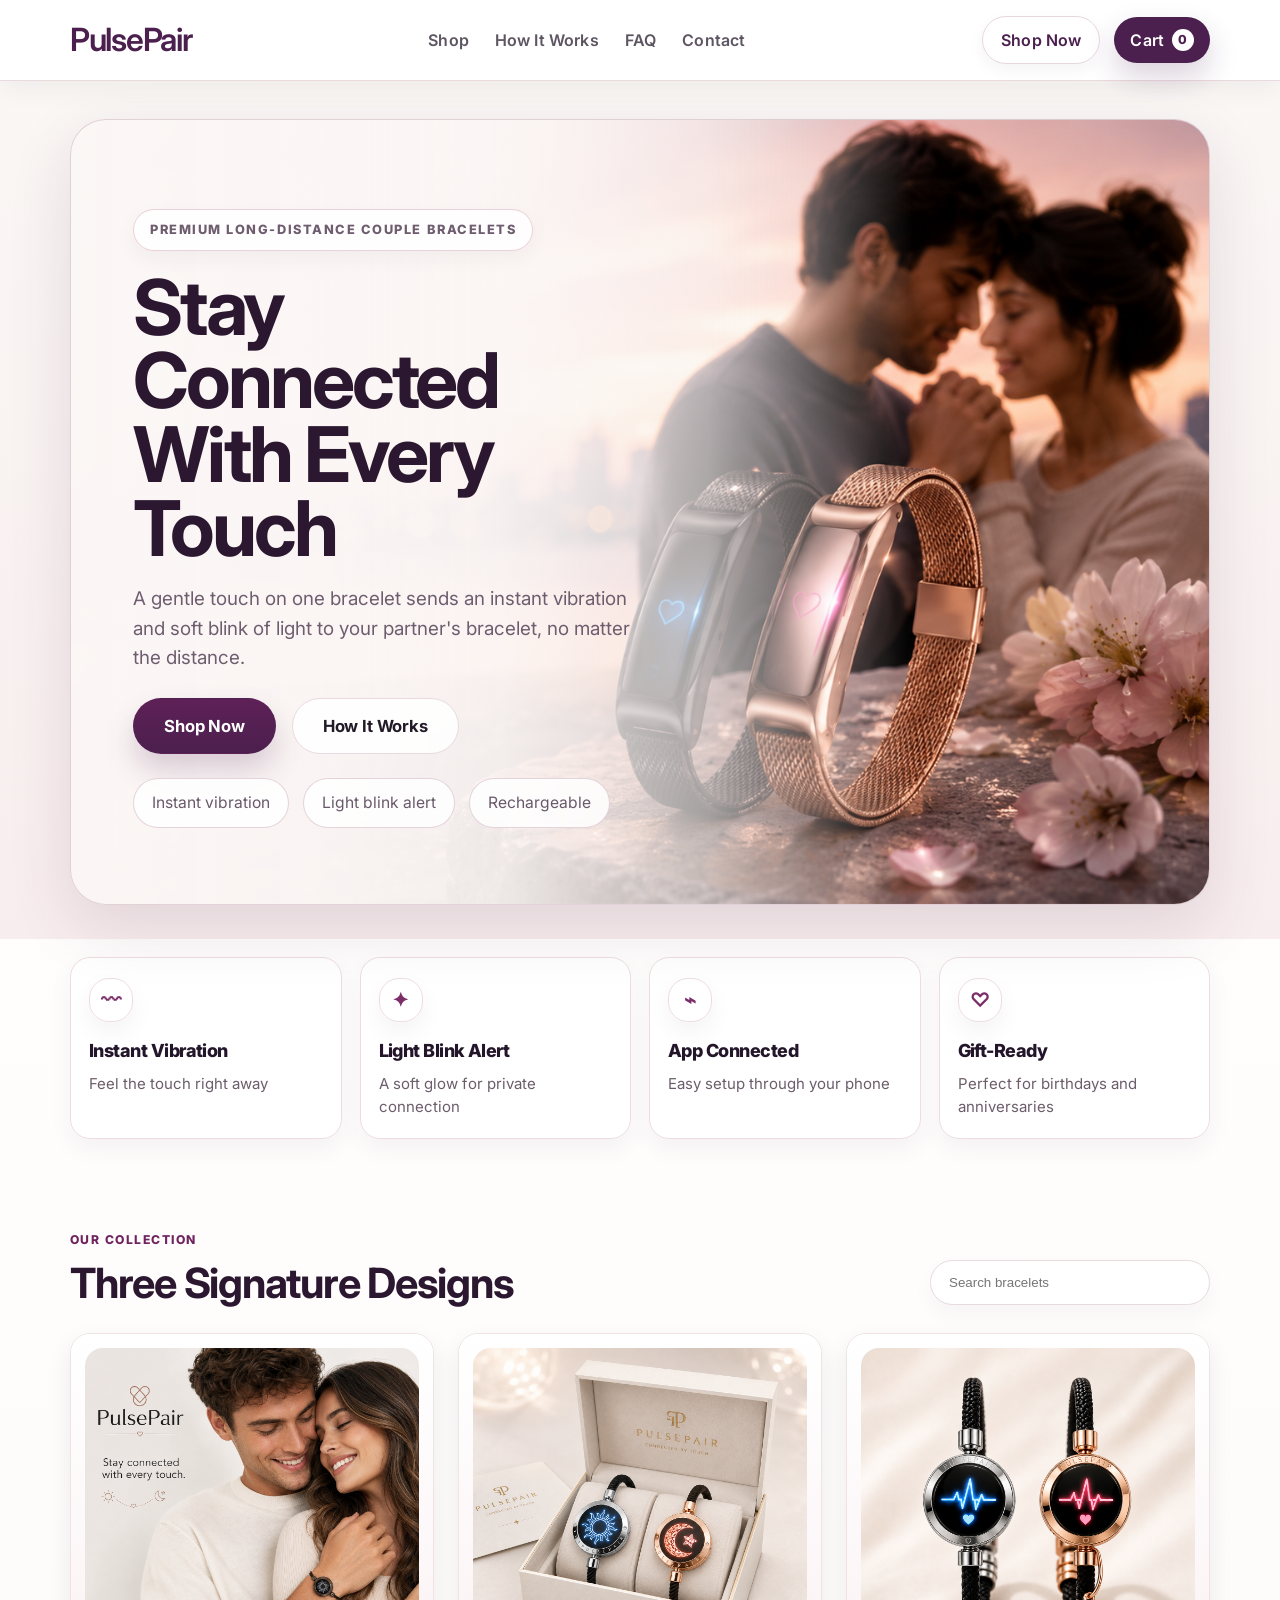
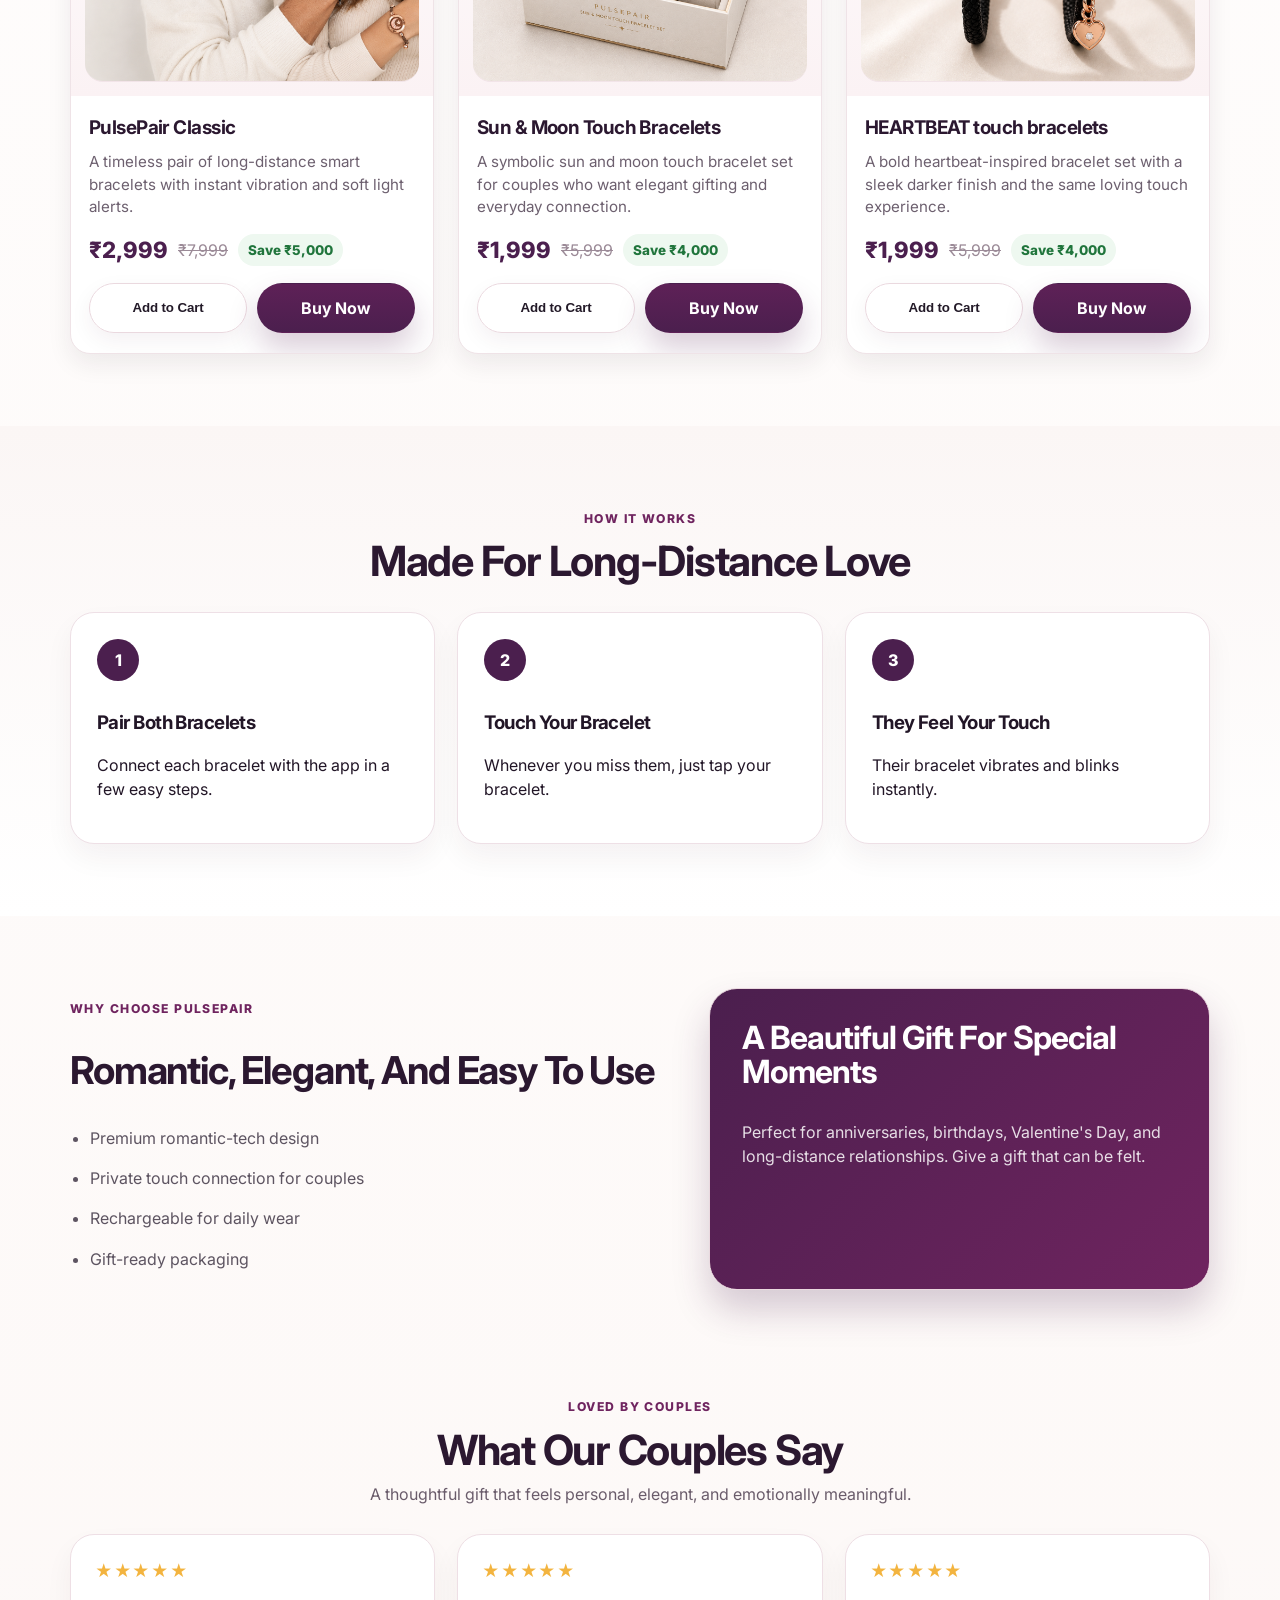
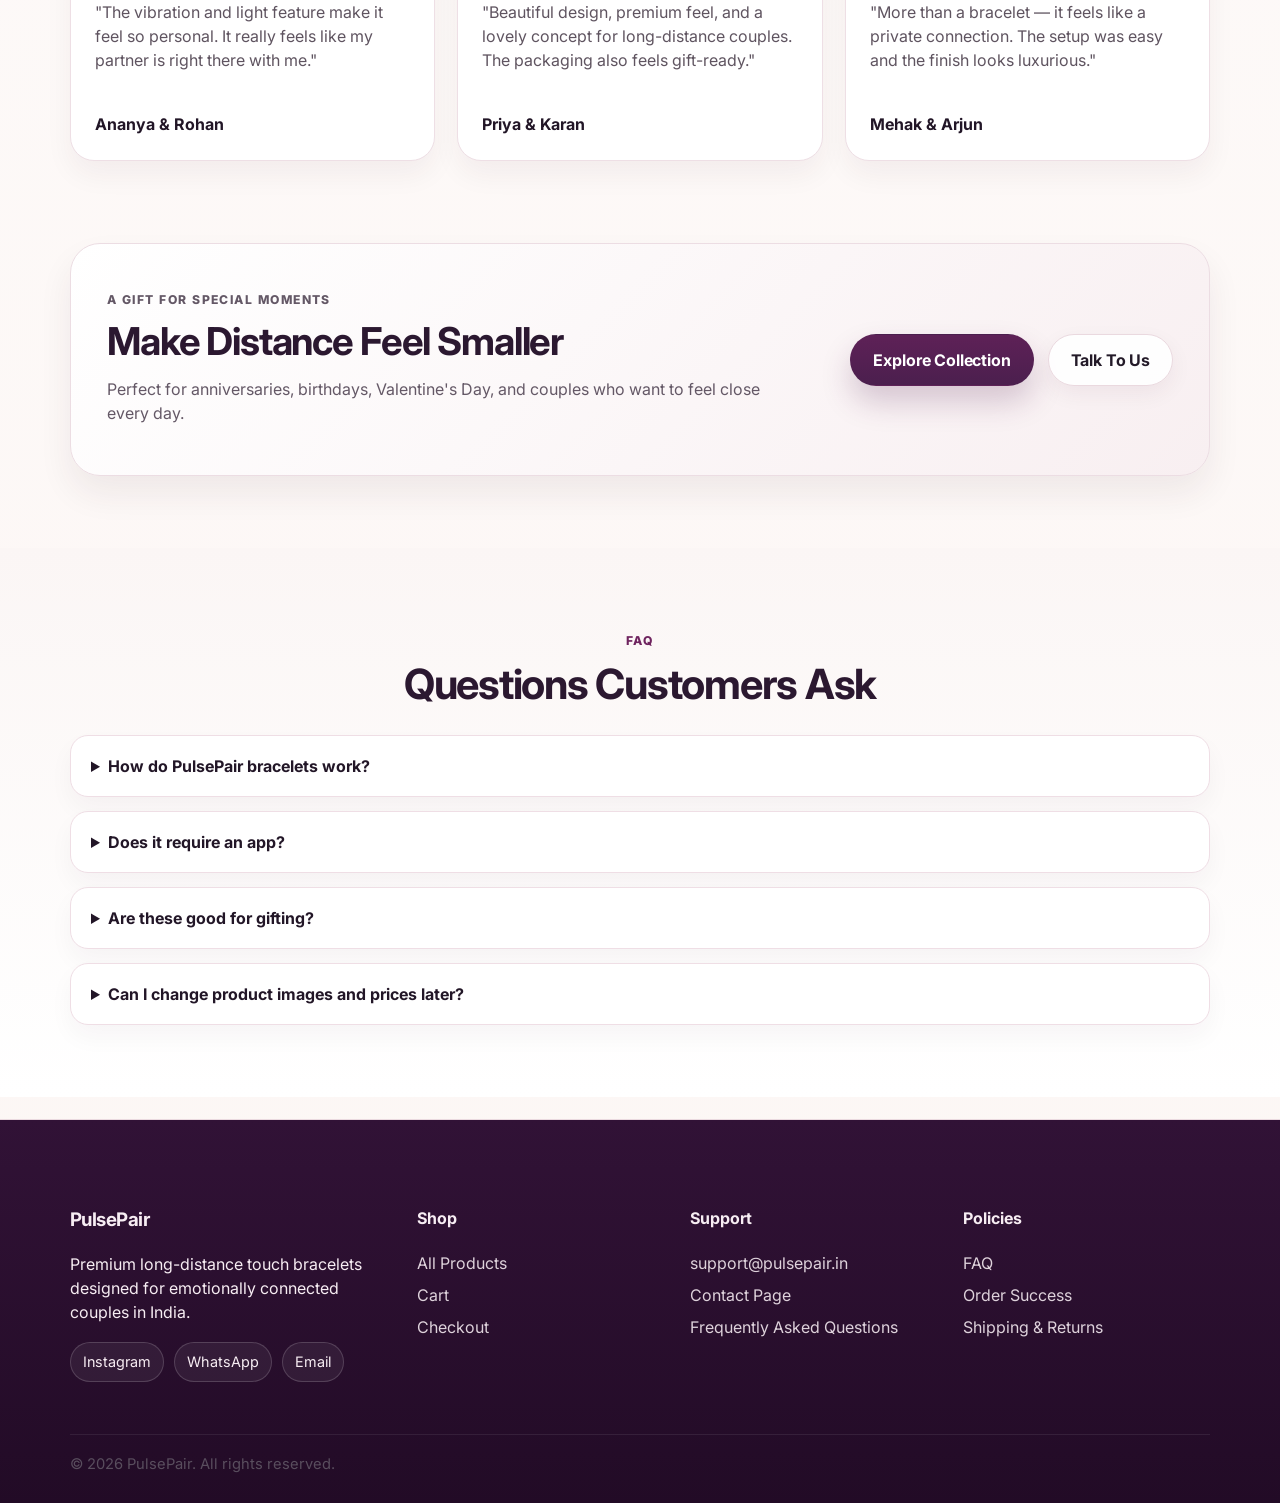
==== commit 1ca0e321: "Add files via upload" ====
--- a/index.html
+++ b/index.html
@@ -52,10 +52,29 @@
 
     <section class="feature-strip">
       <div class="container feature-strip-grid">
-        <div><strong>Instant Vibration</strong><span>Feel the touch right away</span></div>
-        <div><strong>Light Blink Alert</strong><span>A soft glow for private connection</span></div>
-        <div><strong>App Connected</strong><span>Easy setup through your phone</span></div>
-        <div><strong>Gift-Ready</strong><span>Perfect for birthdays and anniversaries</span></div>
+        <div class="feature-box">
+          <div class="feature-icon">〰</div>
+          <h3>Instant Vibration</h3>
+          <p>Feel the touch right away</p>
+        </div>
+
+        <div class="feature-box">
+          <div class="feature-icon">✦</div>
+          <h3>Light Blink Alert</h3>
+          <p>A soft glow for private connection</p>
+        </div>
+
+        <div class="feature-box">
+          <div class="feature-icon">⌁</div>
+          <h3>App Connected</h3>
+          <p>Easy setup through your phone</p>
+        </div>
+
+        <div class="feature-box">
+          <div class="feature-icon">♡</div>
+          <h3>Gift-Ready</h3>
+          <p>Perfect for birthdays and anniversaries</p>
+        </div>
       </div>
     </section>
 
--- a/style.css
+++ b/style.css
@@ -298,3 +298,78 @@
 .checkout-layout{display:grid;grid-template-columns:1.1fr .9fr;gap:28px;}
 @media (max-width: 1024px){.product-grid,.reviews-grid,.feature-strip-grid,.steps-grid{grid-template-columns:repeat(2,1fr)}.footer-grid,.checkout-layout,.product-detail-grid,.two-col{grid-template-columns:1fr 1fr}.hero-full .hero-frame{min-height:600px;}.hero-full .hero-copy-block{padding:56px 40px;max-width:520px;}.hero-full h1{font-size:clamp(3rem,8vw,4.6rem);}}
 @media (max-width: 820px){.main-nav{display:none}.nav-actions .mini-cta{display:none}.hero-full .hero-frame{min-height:680px;background-position:74% center;background-image:linear-gradient(180deg,rgba(251,247,246,.92) 0%,rgba(251,247,246,.60) 40%,rgba(251,247,246,.48) 100%),url('hero-banner.png');}.hero-full .hero-copy-block{max-width:none;padding:36px 24px 28px;display:flex;min-height:680px;flex-direction:column;justify-content:flex-end}.hero-full h1{font-size:clamp(2.6rem,12vw,4rem)}.feature-strip-grid,.product-grid,.steps-grid,.reviews-grid,.footer-grid,.checkout-layout,.product-detail-grid,.two-col{grid-template-columns:1fr}.cta-banner{flex-direction:column;align-items:flex-start;padding:28px}.section{padding:56px 0;}#searchInput{width:100%;min-width:0}.shop-head{display:block;}.shop-tools{margin-top:16px;}.product-card .desc{min-height:unset;}}
+
+
+/* Updated premium feature strip */
+.feature-strip {
+  padding: 18px 0 8px;
+  background: transparent;
+  border: 0;
+  margin-top: 0;
+}
+
+.feature-strip-grid {
+  display: grid;
+  grid-template-columns: repeat(4, 1fr);
+  gap: 18px;
+}
+
+.feature-box {
+  background: linear-gradient(180deg, #ffffff 0%, #fff8fa 100%);
+  border: 1px solid #eddde3;
+  border-radius: 22px;
+  padding: 22px 22px 20px;
+  box-shadow: 0 10px 24px rgba(55, 22, 48, 0.05);
+  min-height: 150px;
+  transition: all 0.25s ease;
+}
+
+.feature-box:hover {
+  transform: translateY(-4px);
+  box-shadow: 0 16px 30px rgba(55, 22, 48, 0.09);
+}
+
+.feature-icon {
+  width: 44px;
+  height: 44px;
+  border-radius: 50%;
+  display: flex;
+  align-items: center;
+  justify-content: center;
+  background: #f9edf2;
+  color: #7b2d68;
+  font-size: 20px;
+  font-weight: 700;
+  margin-bottom: 14px;
+}
+
+.feature-box h3 {
+  margin: 0 0 8px;
+  font-size: 18px;
+  line-height: 1.2;
+  color: #24162a;
+  font-weight: 800;
+}
+
+.feature-box p {
+  margin: 0;
+  font-size: 15px;
+  line-height: 1.5;
+  color: #6c5d6b;
+}
+
+@media (max-width: 1024px) {
+  .feature-strip-grid {
+    grid-template-columns: repeat(2, 1fr) !important;
+  }
+}
+
+@media (max-width: 640px) {
+  .feature-strip-grid {
+    grid-template-columns: 1fr !important;
+  }
+
+  .feature-box {
+    min-height: auto;
+  }
+}
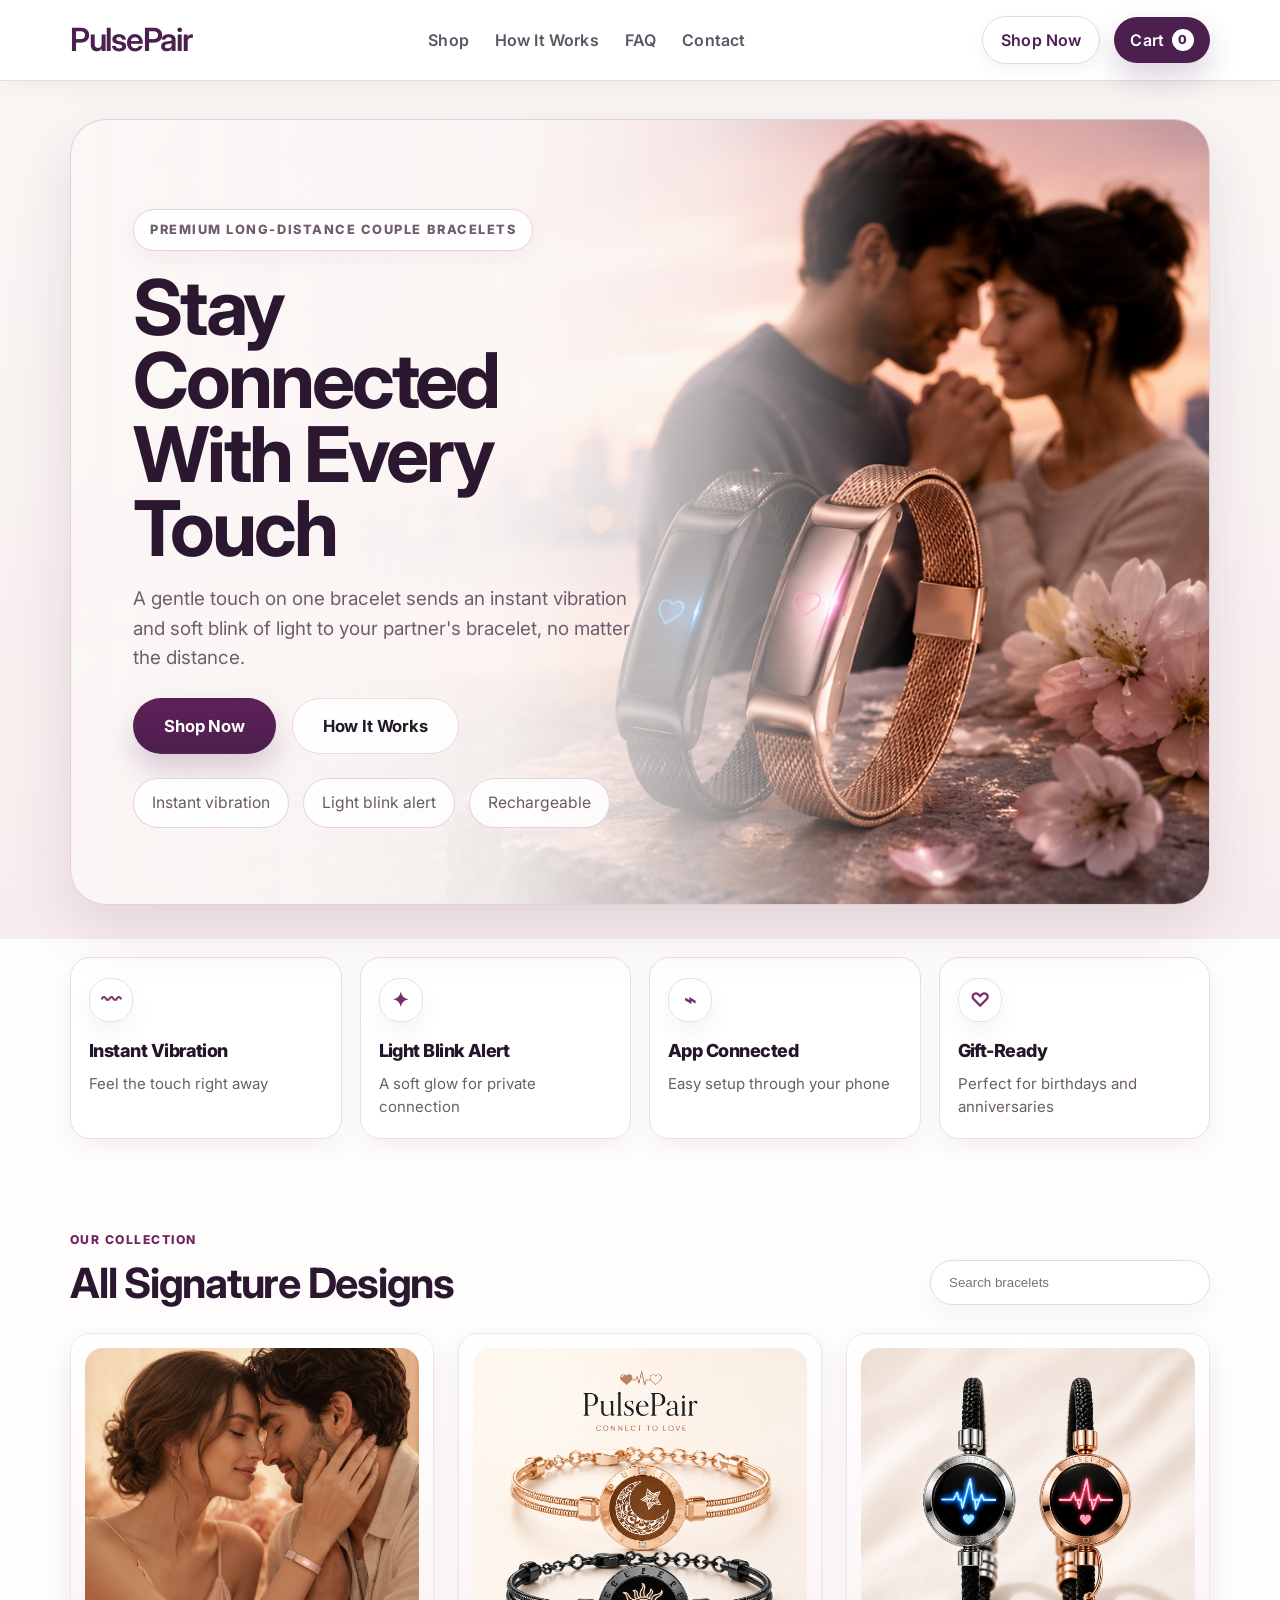
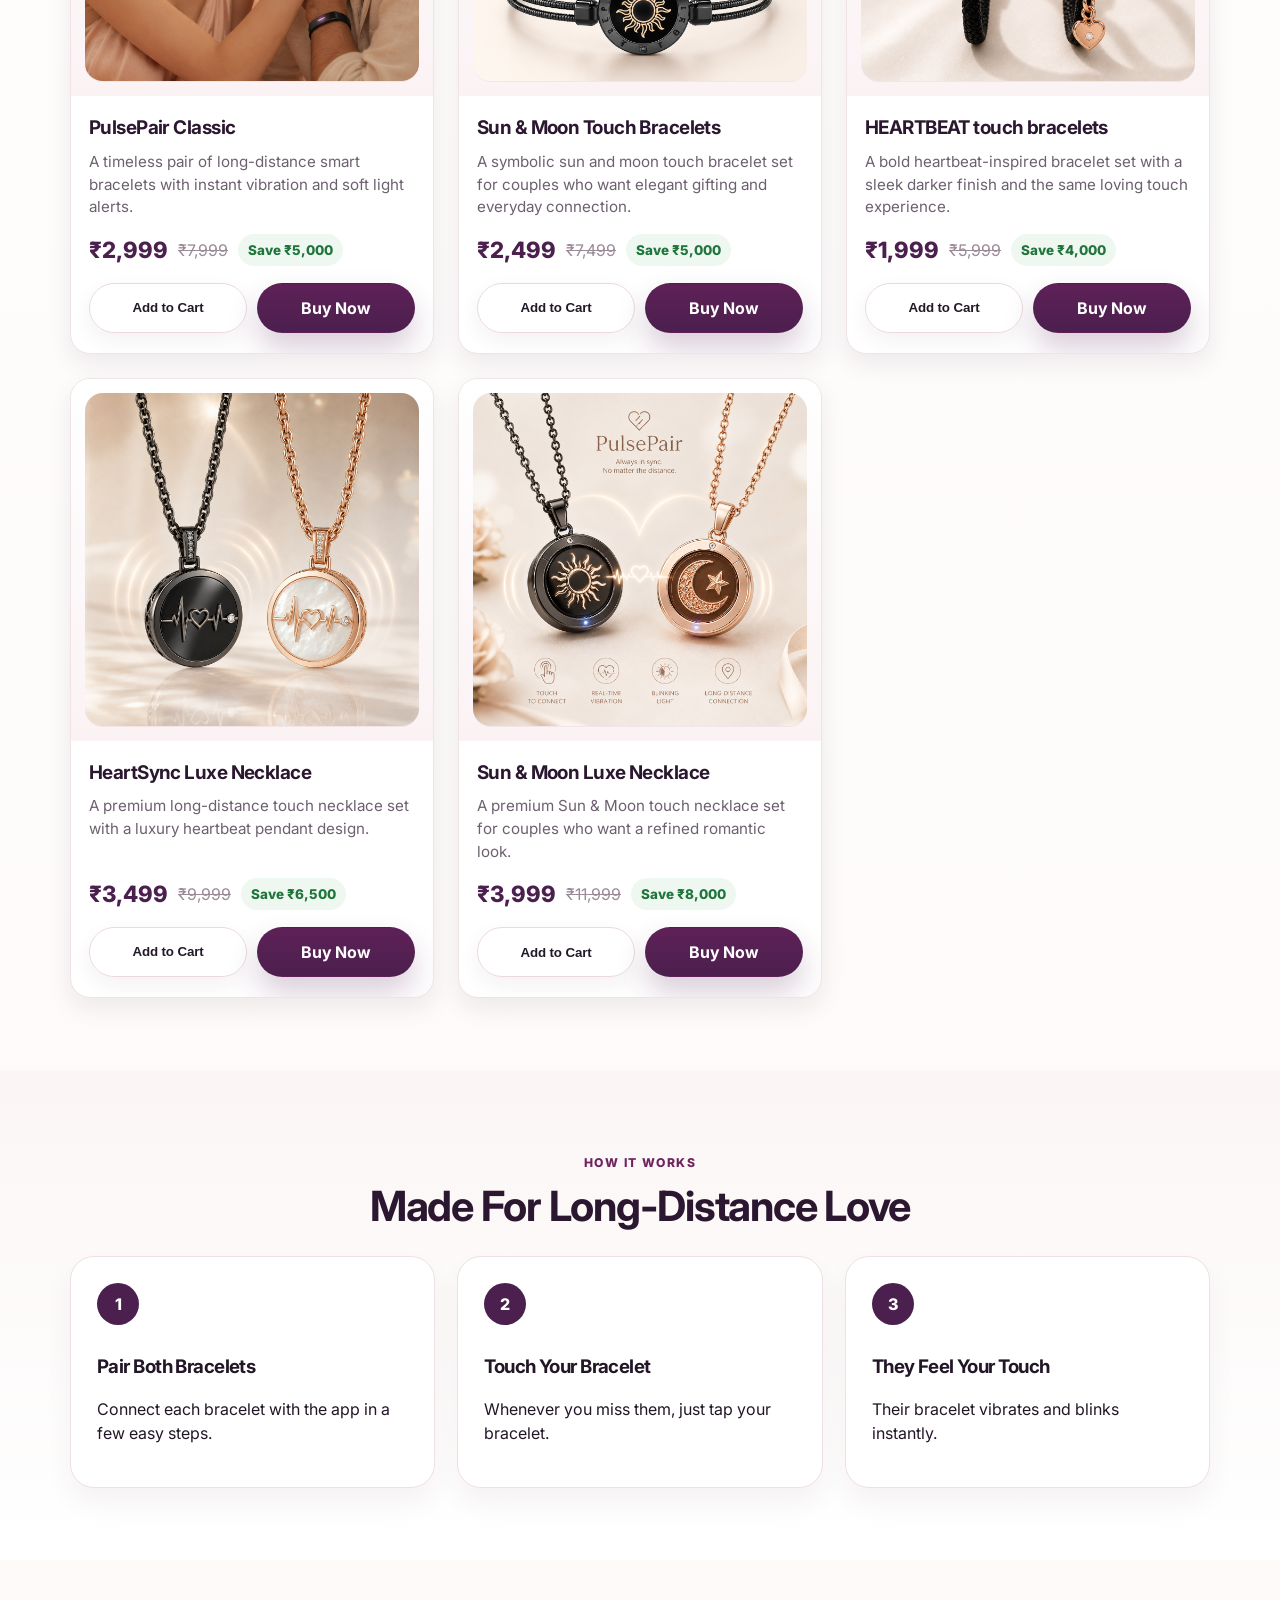
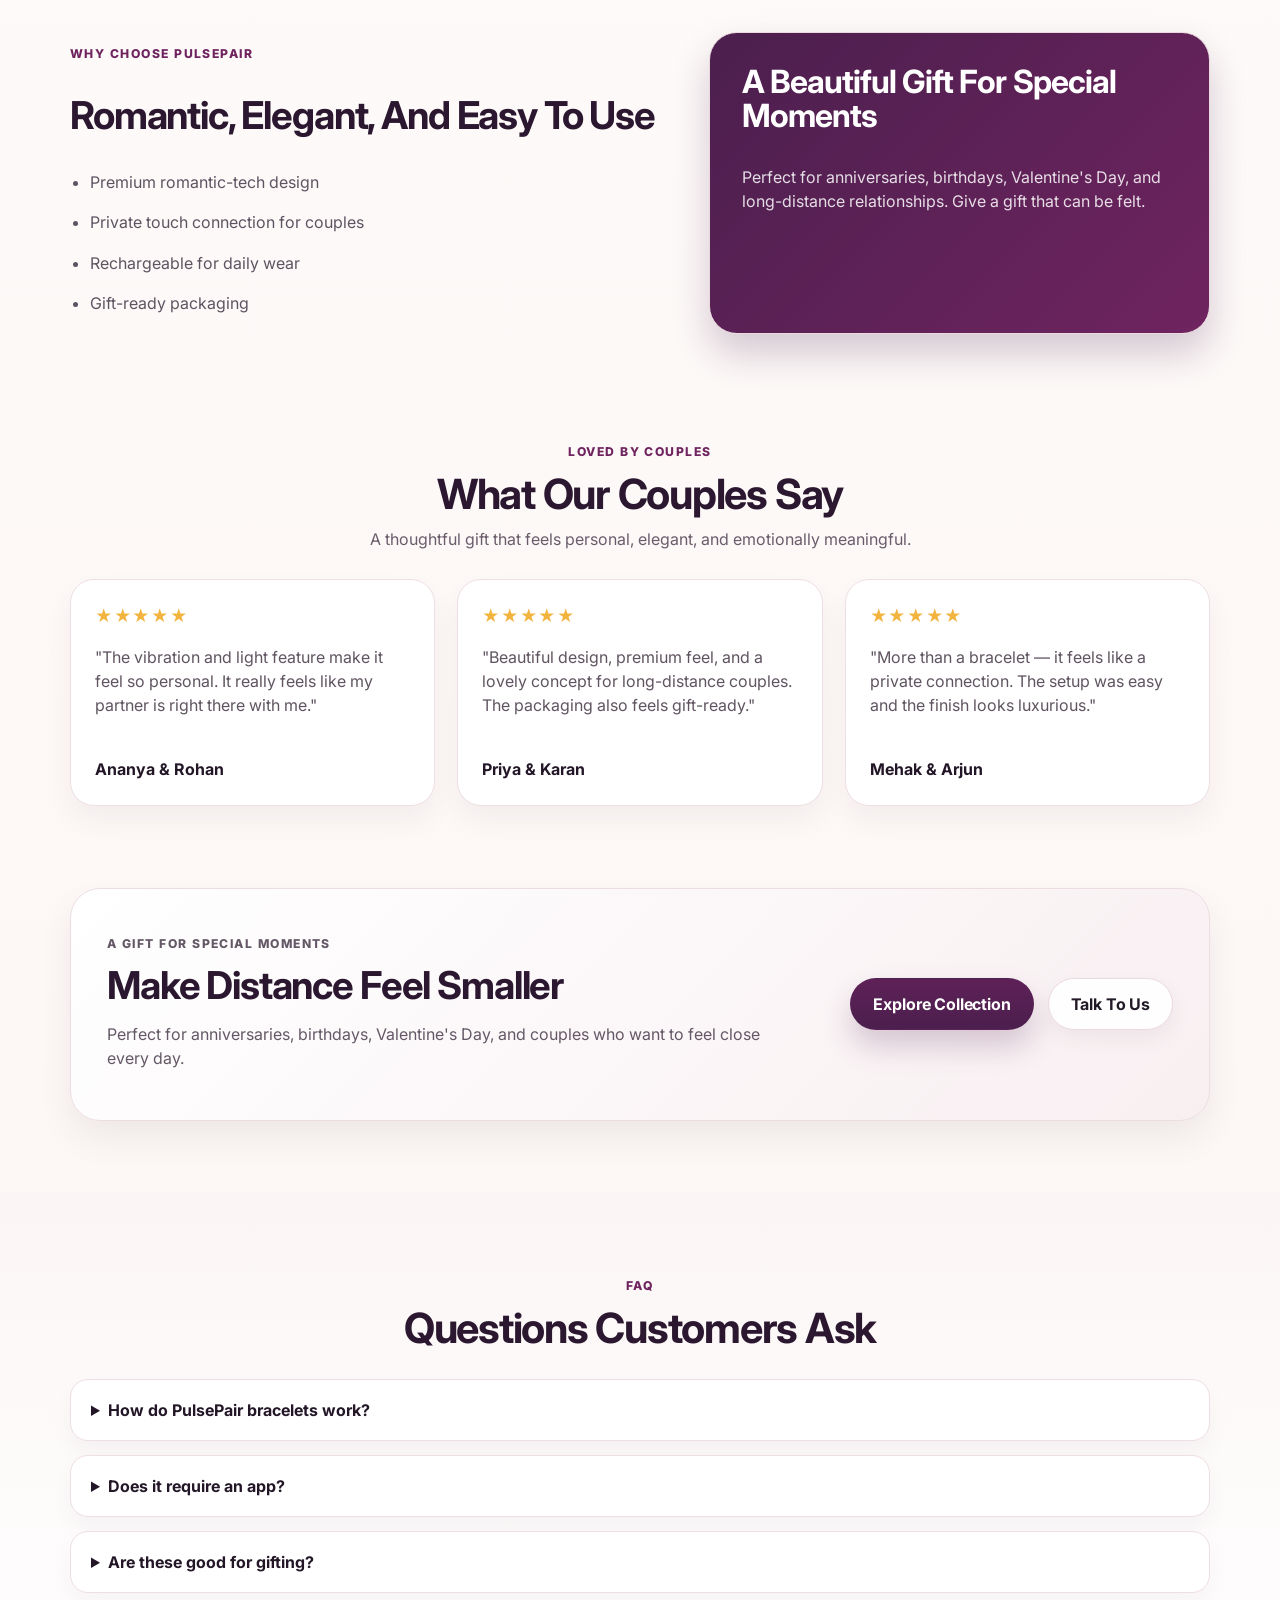
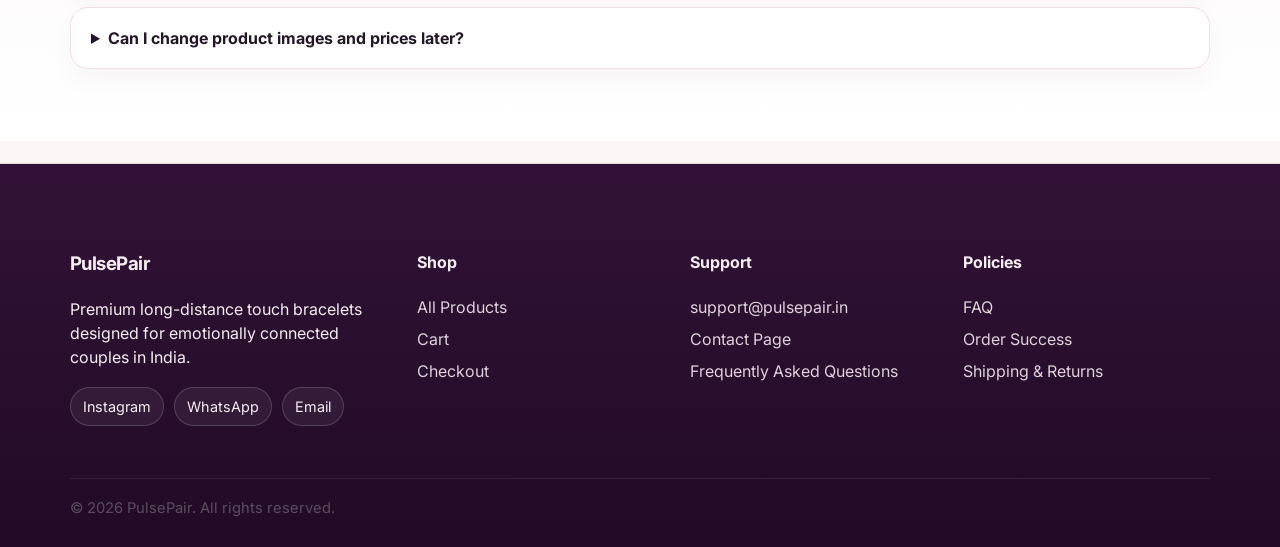
==== commit 661cf99f: "Update index.html" ====
--- a/index.html
+++ b/index.html
@@ -83,7 +83,7 @@
         <div class="section-head shop-head">
           <div>
             <p class="eyebrow">Our Collection</p>
-            <h2>Three Signature Designs</h2>
+            <h2>All Signature Designs</h2>
           </div>
           <div class="shop-tools">
             <input id="searchInput" type="search" placeholder="Search bracelets" />
--- a/style.css
+++ b/style.css
@@ -373,3 +373,56 @@
     min-height: auto;
   }
 }
+
+
+/* Razorpay premium checkout update */
+.checkout-premium-section{padding-top:56px;}
+.checkout-head h1{font-size:clamp(2.4rem,4vw,3.6rem);}
+.premium-checkout-layout{align-items:start;}
+.checkout-main-card,.premium-summary-card{background:#fff;border:1px solid #efdee5;border-radius:28px;box-shadow:0 18px 40px rgba(55,22,48,.07);}
+.checkout-main-card{padding:28px 28px 24px;}
+.premium-summary-card{padding:24px;position:sticky;top:110px;}
+.checkout-card-header{display:flex;align-items:center;justify-content:space-between;gap:16px;margin-bottom:18px;}
+.checkout-card-header h2{margin:0;font-size:1.75rem;}
+.secure-pill{display:inline-flex;padding:8px 12px;border-radius:999px;background:#f7eef3;color:#5e2157;font-weight:700;font-size:.9rem;border:1px solid #ead6de;}
+.two-col-grid{display:grid;grid-template-columns:1fr 1fr;gap:16px;}
+.premium-checkout-form label{font-size:.95rem;}
+.premium-checkout-form input,.premium-checkout-form textarea,.premium-checkout-form select{margin-top:8px;background:#fffdfd;border:1px solid #e7dce1;padding:15px 16px;border-radius:16px;box-shadow:inset 0 1px 0 rgba(255,255,255,.6);}
+.premium-checkout-form textarea{min-height:112px;}
+.payment-method-box{display:flex;align-items:center;justify-content:space-between;gap:16px;padding:18px 18px;border-radius:20px;background:linear-gradient(180deg,#fcf7f8 0%,#fff 100%);border:1px solid #ecdce3;margin:18px 0 20px;}
+.payment-method-box h3{margin:0 0 6px;font-size:1.05rem;}
+.payment-method-box p{margin:0;color:#6c5d6b;}
+.payment-method-pill{display:inline-flex;padding:10px 14px;border-radius:999px;background:#4b1f4e;color:#fff;font-weight:800;box-shadow:0 12px 24px rgba(75,31,78,.18);}
+.premium-pay-btn{width:100%;min-height:56px;font-size:1.05rem;}
+.summary-sticky h3{margin-top:0;margin-bottom:18px;font-size:1.5rem;}
+.checkout-items{display:grid;gap:12px;margin-bottom:16px;}
+.checkout-item{display:grid;grid-template-columns:60px 1fr auto;gap:12px;align-items:center;padding:10px;border:1px solid #f0e3e7;border-radius:18px;background:#fffafc;}
+.checkout-item img{width:60px;height:60px;object-fit:cover;border-radius:12px;}
+.checkout-item strong{display:block;font-size:.98rem;}
+.checkout-item span{display:block;color:#786c78;font-size:.88rem;margin-top:4px;}
+.summary-line{display:flex;align-items:center;justify-content:space-between;padding:10px 0;color:#554a57;}
+.summary-line.total{border-top:1px solid #efdee5;margin-top:8px;padding-top:14px;font-size:1.1rem;color:#27172b;}
+.trust-mini-list{display:flex;flex-wrap:wrap;gap:10px;margin-top:16px;}
+.trust-mini-list span{padding:8px 12px;border-radius:999px;background:#faf2f5;border:1px solid #ecdbe3;color:#6f5a6b;font-size:.85rem;font-weight:700;}
+.order-success-card{text-align:center;padding:34px 28px;max-width:760px;margin:0 auto;}
+.success-tick{width:72px;height:72px;border-radius:50%;display:flex;align-items:center;justify-content:center;margin:0 auto 18px;background:linear-gradient(180deg,#5e2157 0%,#4b1f4e 100%);color:#fff;font-size:2rem;font-weight:800;box-shadow:0 18px 36px rgba(75,31,78,.22);}
+.order-meta{display:grid;grid-template-columns:repeat(3,1fr);gap:14px;margin:24px 0;}
+.order-meta div{padding:16px;border-radius:18px;background:#fff8fa;border:1px solid #efdee5;}
+.order-meta span{display:block;color:#7c6d7b;font-size:.85rem;margin-bottom:6px;}
+.order-address{margin:18px auto 0;max-width:560px;padding:20px;border-radius:20px;background:#fffafc;border:1px solid #efdee5;text-align:left;}
+.order-address h3{margin:0 0 8px;}
+.success-actions{display:flex;gap:14px;justify-content:center;flex-wrap:wrap;margin-top:24px;}
+@media (max-width: 820px){.two-col-grid,.order-meta{grid-template-columns:1fr;}.payment-method-box{flex-direction:column;align-items:flex-start;}.premium-summary-card{position:static;top:auto;}}
+
+
+/* Checkout premium address grid */
+.checkout-two-col{
+  display:grid;
+  grid-template-columns:1fr 1fr;
+  gap:14px;
+}
+@media (max-width: 700px){
+  .checkout-two-col{
+    grid-template-columns:1fr;
+  }
+}
